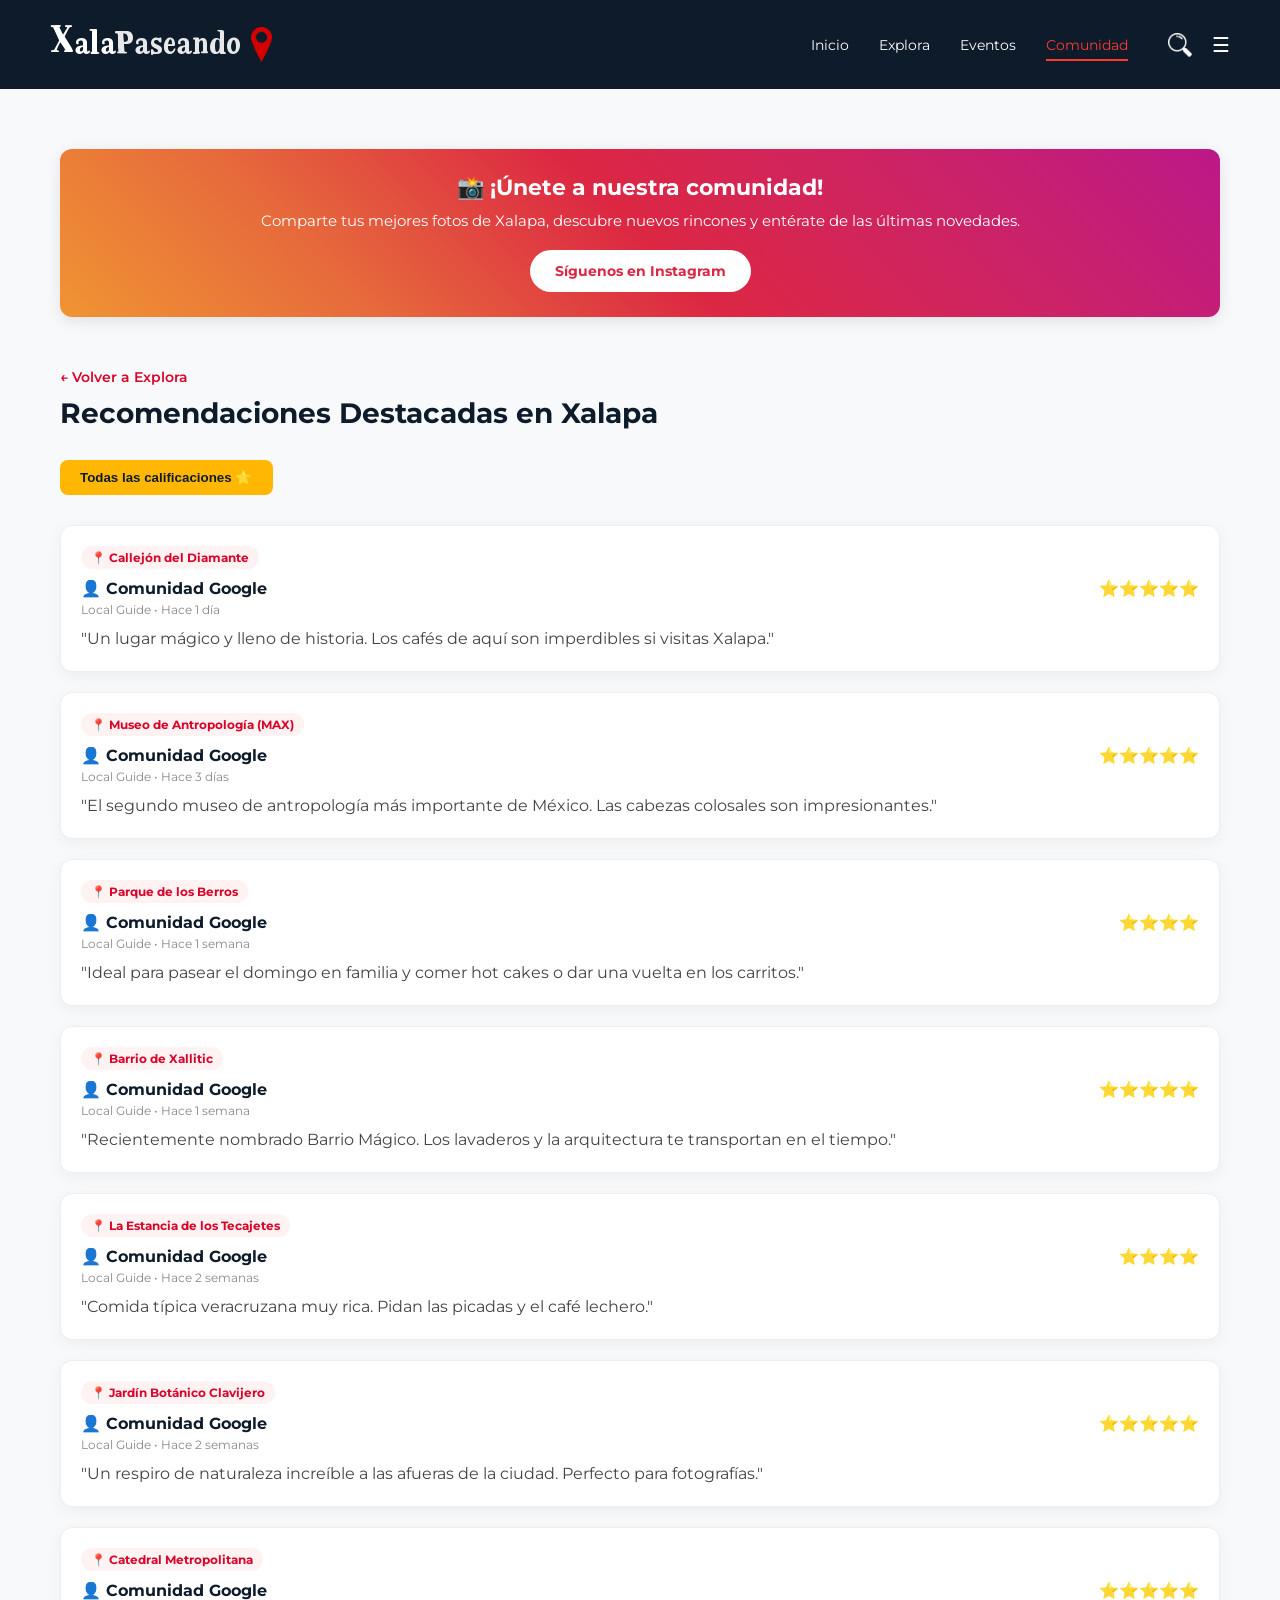
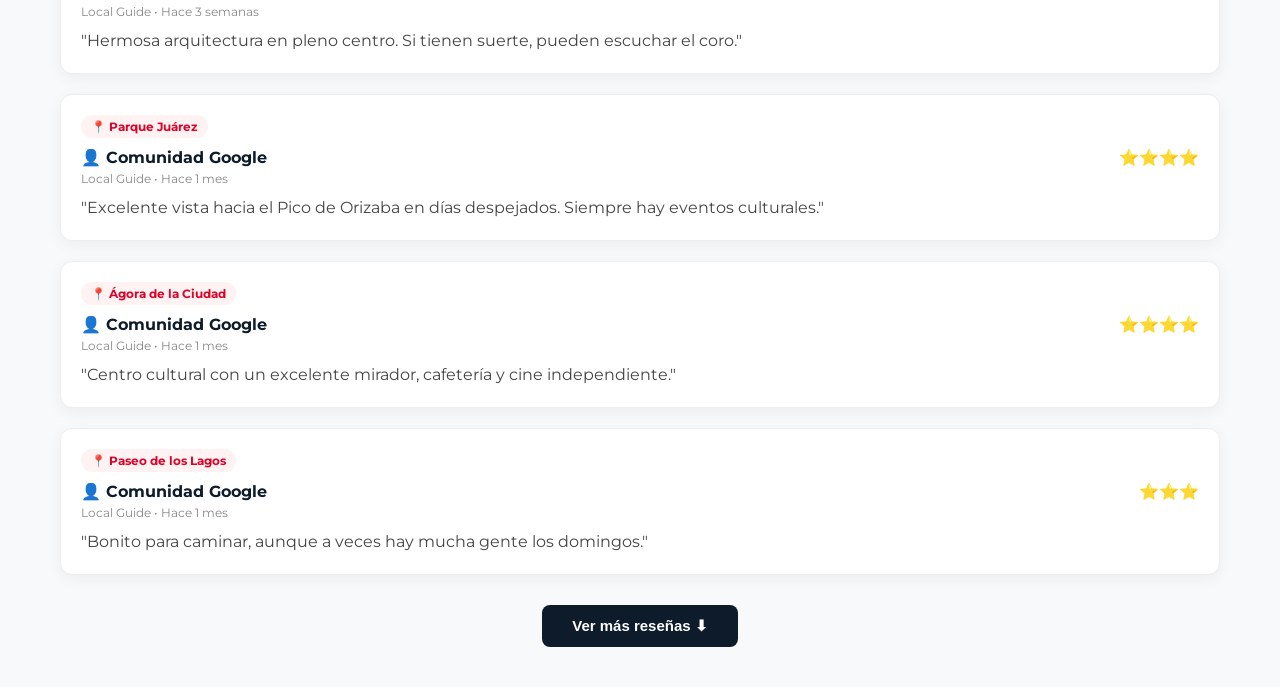
==== comunidad.html @ 0e0b260e "Add files via upload" ====
<!DOCTYPE html>
<html lang="es">
<head>
    <meta charset="UTF-8">
    <meta name="viewport" content="width=device-width, initial-scale=1.0">
    <title>Comunidad - XalaPaseando</title>
    <link rel="icon" type="image/png" href="Icons/Icono.png">
    <link rel="stylesheet" href="style.css">
    <link href="https://fonts.googleapis.com/css2?family=Montserrat:wght@400;600;700&family=Playfair+Display:ital,wght@0,700;1,700&display=swap" rel="stylesheet">
</head>
<body class="tema-claro">

    <!-- BARRA DE NAVEGACIÓN -->
    <nav class="navbar">
        <div class="logo">
            <span class="logo-text"><span class="logo-x">X</span>ala<span class="logo-paseando">Paseando</span></span>
            <img src="Icons/Icono_Ubi.png" alt="Logotipo" class="logo-img">
        </div>
        <ul class="nav-links">
            <li><a href="index.html">Inicio</a></li>
            <li><a href="explora.html">Explora</a></li>
            <li><a href="eventos.html">Eventos</a></li>
            <li><a href="comunidad.html" class="active">Comunidad</a></li>
        </ul>
        <div class="nav-icons">
           <img src="Icons/Icono_Lupa.png" alt="Buscar" class="icon-img">
            <span class="icon" style="color: white;">☰</span>
        </div>
    </nav>

    <main class="contenedor-explora">
        
        <!-- BANNER DE INSTAGRAM -->
        <div style="background: linear-gradient(45deg, #f09433 0%, #e6683c 25%, #dc2743 50%, #cc2366 75%, #bc1888 100%); border-radius: 12px; padding: 25px; text-align: center; color: white; margin-top: 20px; box-shadow: 0 4px 15px rgba(0,0,0,0.1);">
            <h3 style="margin-bottom: 10px; font-size: 22px;">📸 ¡Únete a nuestra comunidad!</h3>
            <p style="margin-bottom: 20px; font-size: 15px;">Comparte tus mejores fotos de Xalapa, descubre nuevos rincones y entérate de las últimas novedades.</p>
            <a href="" target="_blank" style="background: white; color: #dc2743; padding: 12px 25px; border-radius: 25px; text-decoration: none; font-weight: bold; font-size: 14px; display: inline-block; transition: 0.3s;">Síguenos en Instagram</a>
        </div>

        <!-- ENCABEZADO Y FILTRO -->
        <div class="encabezado-seccion mt-40" style="align-items: flex-start; flex-direction: column; gap: 15px;">
            <div>
                <a href="explora.html" style="text-decoration: none; color: #d90429; font-weight: 600; font-size: 14px;">← Volver a Explora</a>
                <h2 class="titulo-azul" id="nombre-lugar" style="margin-top: 10px;">Cargando...</h2>
                <div style="display: flex; align-items: center; gap: 10px; margin-top: 5px;">
                    <span id="estrellas-lugar" style="color: #ffb703; font-size: 20px;"></span>
                    <span id="calificacion-lugar" style="font-weight: 600; color: #555;"></span>
                </div>
            </div>
            
            <!-- FILTRO DE ESTRELLAS -->
            <select class="btn-presupuesto" style="background-color: #ffb703; color: #0d1b2a;" id="filtro-estrellas-comunidad" onchange="aplicarFiltro()">
                <option value="todas">Todas las calificaciones ⭐</option>
                <option value="5">5 Estrellas ⭐⭐⭐⭐⭐</option>
                <option value="4">4 Estrellas ⭐⭐⭐⭐</option>
                <option value="3">3 Estrellas ⭐⭐⭐</option>
                <option value="2">2 Estrellas ⭐⭐</option>
                <option value="1">1 Estrella ⭐</option>
            </select>
        </div>

        <!-- CONTENEDOR DE RESEÑAS -->
        <div id="contenedor-resenas" style="display: flex; flex-direction: column; gap: 20px; margin-top: 30px;">
            <!-- Las reseñas se inyectan aquí -->
        </div>

        <!-- BOTÓN DE CARGAR MÁS -->
        <div style="text-align: center; margin-top: 30px;">
            <button id="btn-cargar-mas" class="btn-asistir" style="display: none; width: auto; padding: 12px 30px;" onclick="cargarMasResenas()">Ver más reseñas ⬇</button>
        </div>

    </main>

    <!-- SCRIPT DE JAVASCRIPT -->
    <script>
       // 1. BASE DE DATOS DE RESEÑAS ESPECÍFICAS
        const bdComunidad = {
            'lulu-cafe': {
                nombre: 'Lulú Café',
                calificacion: '4.5',
                estrellasTxt: '⭐⭐⭐⭐',
                resenas: [
                    { autor: 'Aime Grisel Ramos', estrellas: 4, texto: 'El café es delicioso.<br>El emparedado de pollo al pesto es rico.<br>La cafetería ofrece opciones únicas en su menú de alimentos, pero podría ser un poco más sencillo para algunos.<br>En cuanto al costo, puede ser alto para algunos.<br>El ambiente es tranquilo. El local también cuenta con sus reglas de funcionamiento.<br>El café lo vale.', fecha: 'Hace 8 meses' },
                    { autor: 'Karenka Nátoly', estrellas: 3, texto: 'La verdad me recomendaron venir a esta cafetería pero sinceramente me arrepiento, el servicio está ok, pero como solo era yo no puedo decir que tanto tardan cuando hay gente, me sorprende que las promociones son muy pequeñas para el precio, pedí un pastel de chocolate y un frappé, al pastel le agregaron un crema que sabía mucho a refrigerada, el frappé no tenían ni un chiste, solo era el hielo molido con el café, si quería crema batida eran otros 15 pesos (?) sinceramente no recomiendo para nada, no tienen variedad de postres siendo una cafetería que normalmente son los fuertes, el precio por las porciones deja mucho que desear, realmente me arrepiento de haber perdido mi dinero en algo que ni disfruté.', fecha: 'Hace 3 meses' },
                    { autor: 'Anel Morales', estrellas: 5, texto: 'Verdaderamente el café es delicioso, y la comida lo es mejor, me pedí un Lulú Madame (platillo de la casa), la salsa bechamel con que lo bañan, realmente es una delicia. Por otro lado, de tomar pedí la especialidad de temporada, una bebida de nombre "Valentín", expreso preparado con cremas y frutos rojos. De verdad que el ambiente es de lo más agradable y atento.', fecha: 'Hace 7 meses' },
                    { autor: 'Christian Camacho', estrellas: 5, texto: 'Me encantó Lulú Café, es tan tranquilo y acogedor. Pedí chilaquiles con salsa de frijol con pollo y un chai latte de té negro. Ambos estuvieron deliciosos. La porción de los chilaquiles fue suficiente,el chai estaba bien equilibrado y se sentía natural, se nota la presencia de las distintas especias. Toda la carta me pareció bastante asequible.', fecha: 'Hace 11 meses' },
                    { autor: 'paulina rojano', estrellas: 5, texto: 'Ame con toda el alma el baguette de serrano! Es muy bueno los sabores se combinan perfecto. La música es relajante pero buena, la bebida que pedí tambien estaba perfecta. Vale la pena cada peso gastado.', fecha: 'Hace 9 meses' },
                    { autor: 'Surimi', estrellas: 5, texto: 'Quedé muy satisfecha respecto al servicio y la calidad de los productos. Me llevó una buena experiencia con la amabilidad y disposición del barista. :)', fecha: 'Hace 7 meses' },
                    { autor: 'María G.', estrellas: 5, texto: 'El mejor café de especialidad en Xalapa. El ambiente es súper tranquilo.', fecha: 'Hace 1 año' },
                    { autor: 'Jorge M.', estrellas: 5, texto: 'Muy buenos métodos de extracción. Recomiendo el V60.', fecha: 'Hace 1 año' },
                    { autor: 'Diana P.', estrellas: 4, texto: 'Bonito lugar, buen internet para ir a trabajar un rato.', fecha: 'Hace 1 año' },
                    { autor: 'Luis F.', estrellas: 4, texto: 'El café es bueno, un lugar muy estético.', fecha: 'Hace 1 año' },
                    { autor: 'Pedro H.', estrellas: 5, texto: 'Lugar obligado si visitas el centro de Xalapa.', fecha: 'Hace 1 año' },
                    { autor: 'Valeria C.', estrellas: 4, texto: 'Muy rico todo.', fecha: 'Hace 1 año' }
                ]
            },
            
            'tecajetes': {
                nombre: 'La Estancia de los Tecajetes',
                calificacion: '4.4',
                estrellasTxt: '⭐⭐⭐⭐',
                resenas: [
                    { autor: 'Sac Hergali', estrellas: 3, texto: 'Vine de visita a Xalapa y me recomendaron este lugar por ser un clásico xalapeño y por lo que pude ver, seguramente lo es por lo bonito del lugar.<br><br>Nuestros platillos estuvieron insípidos. La porción de los huevos con enfrijoladas es muy pequeña, los chilaquiles de la casa todo lo contrario, aunque la salsa estaba sin condimentar. El café no estaba tan mal, tenía buen sabor, aunque para la zona que tengo entendido es muy cafetera pues... no destacaba tanto.<br><br>El servicio fue muy bueno. El chico que nos atendió fue muy amable y atento. El lugar es agradable y cómodo.', fecha: 'Hace 3 meses' },
                    { autor: 'Danny T', estrellas: 5, texto: 'Beautiful setting within the trees. Great service and food. The prices were also reasonable. You can go to a walk next door once you’re done. I ordered the papaya with yougurt and the omelette Niebla.', fecha: 'Hace un mes' },
                    { autor: 'Victor Garcia Kassab', estrellas: 5, texto: 'Muy recomendable.<br><br>De mis lugares favoritos para desayunar. Un lugar cercano al centro de la ciudad, por la colindancia al parque los Tecajetes, te desconectas de la urbe.<br><br>El sabor de la comida es deliciosa, mi favorito para el desayuno “Ropa vieja ”.<br><br>En domingo el lugar es concurrido, música en vivo. Aunque el estacionamiento es reducido cuenta con valet parking.', fecha: 'Hace 4 meses' },
                    { autor: 'Gonzalo T', estrellas: 5, texto: 'Es una gran experiencia, sobre todo después de caminar por el parque.<br><br>Toda la comida está súper rica, nos recibieron con una salsa que hicieron en molcajete al momento, estaba deliciosa. Las tortillas hechas a mano son fantásticas, la salsa de chile seco y de habanero también muy ricas.<br><br>Los platillos son bien servidos, porciones suficientes y todo preparado súper fresco y con alta gastronomía.<br><br>La atención es fenomenal, todos los meseros super atentos, el lugar es muy bonito y está bien cuidado.', fecha: 'Hace un año' },
                    { autor: 'Víctor Artigas Guiot', estrellas: 1, texto: 'Lugar limpio, buen ambiente; una vez que te asignan la mesa, te dan la carta y tienes que esperar algo de tiempo para hacer tu pedido, mientras tanto, ordenas un café y pan, o jugo pues esperas demasiado por tu orden, y se comprende porque el lugar está lleno.<br>Ya ha pasado cerca de media hora para que te lleven tu orden; y aquí viene lo decepcionante, se pidieron órdenes de enmoladas con pollo, y al revisarlas al estarlas comiendo, solo le ponen unas hebritas de pollo desmenuzado. Se llamó a la persona que atiende para pedirle una explicación, se las llevan para poner un poco más, explicando que ese producto "se raciona".<br>Se pidieron "huevos motuleños" los cuales los sirven sobre tostadas horneadas muy gruesas que se ocupan para tinga o pata de res y cuando se humedecen con la salsa son imposibles de cortar a cuchillo cuando lo correcto es freír las tortillas hasta dorarlas un poco.<br>Al salir del local pude observar a otro comensal lidiando con lo mismo.<br>DECEPCIÓN TOTAL.', fecha: 'Hace 4 meses' },
                    { autor: 'Lucía F.', estrellas: 5, texto: 'Tienen un sazón muy casero. La salsa de chicharrón es increíble.', fecha: 'Hace 5 meses' },
                    { autor: 'Mario T.', estrellas: 4, texto: 'Un clásico de Xalapa, nunca decepciona.', fecha: 'Hace 6 meses' },
                    { autor: 'Elena R.', estrellas: 5, texto: 'Perfecto para llevar a visitas de fuera a que prueben la comida típica.', fecha: 'Hace 7 meses' },
                    { autor: 'Hugo P.', estrellas: 3, texto: 'La comida es buena pero el lugar ya se siente un poco viejo.', fecha: 'Hace 8 meses' },
                    { autor: 'Teresa C.', estrellas: 5, texto: 'La terraza techada es súper agradable para platicar sin ruido.', fecha: 'Hace 9 meses' },
                    { autor: 'Luis N.', estrellas: 4, texto: 'Me gusta mucho ir los fines de semana a desayunar.', fecha: 'Hace 10 meses' },
                    { autor: 'Carmen S.', estrellas: 5, texto: 'Muy rico todo, felicidades al chef.', fecha: 'Hace 1 año' }
                ]
            }
        };

        // 2. BASE DE DATOS GENERAL (Comunidad de Google Local Guides)
        const resenasGenerales = [
            { lugar: 'Callejón del Diamante', autor: 'Comunidad Google', estrellas: 5, texto: 'Un lugar mágico y lleno de historia. Los cafés de aquí son imperdibles si visitas Xalapa.', fecha: 'Local Guide • Hace 1 día' },
            { lugar: 'Museo de Antropología (MAX)', autor: 'Comunidad Google', estrellas: 5, texto: 'El segundo museo de antropología más importante de México. Las cabezas colosales son impresionantes.', fecha: 'Local Guide • Hace 3 días' },
            { lugar: 'Parque de los Berros', autor: 'Comunidad Google', estrellas: 4, texto: 'Ideal para pasear el domingo en familia y comer hot cakes o dar una vuelta en los carritos.', fecha: 'Local Guide • Hace 1 semana' },
            { lugar: 'Barrio de Xallitic', autor: 'Comunidad Google', estrellas: 5, texto: 'Recientemente nombrado Barrio Mágico. Los lavaderos y la arquitectura te transportan en el tiempo.', fecha: 'Local Guide • Hace 1 semana' },
            { lugar: 'La Estancia de los Tecajetes', autor: 'Comunidad Google', estrellas: 4, texto: 'Comida típica veracruzana muy rica. Pidan las picadas y el café lechero.', fecha: 'Local Guide • Hace 2 semanas' },
            { lugar: 'Jardín Botánico Clavijero', autor: 'Comunidad Google', estrellas: 5, texto: 'Un respiro de naturaleza increíble a las afueras de la ciudad. Perfecto para fotografías.', fecha: 'Local Guide • Hace 2 semanas' },
            { lugar: 'Catedral Metropolitana', autor: 'Comunidad Google', estrellas: 5, texto: 'Hermosa arquitectura en pleno centro. Si tienen suerte, pueden escuchar el coro.', fecha: 'Local Guide • Hace 3 semanas' },
            { lugar: 'Parque Juárez', autor: 'Comunidad Google', estrellas: 4, texto: 'Excelente vista hacia el Pico de Orizaba en días despejados. Siempre hay eventos culturales.', fecha: 'Local Guide • Hace 1 mes' },
            { lugar: 'Ágora de la Ciudad', autor: 'Comunidad Google', estrellas: 4, texto: 'Centro cultural con un excelente mirador, cafetería y cine independiente.', fecha: 'Local Guide • Hace 1 mes' },
            { lugar: 'Paseo de los Lagos', autor: 'Comunidad Google', estrellas: 3, texto: 'Bonito para caminar, aunque a veces hay mucha gente los domingos.', fecha: 'Local Guide • Hace 1 mes' },
            { lugar: 'Mercado San José', autor: 'Comunidad Google', estrellas: 5, texto: 'Aquí encuentras los mejores tamales y antojitos tradicionales a súper buen precio.', fecha: 'Local Guide • Hace 2 meses' },
            { lugar: 'Cueva de la Orquídea', autor: 'Comunidad Google', estrellas: 4, texto: 'Una curiosidad geológica justo en medio de la ciudad. El recorrido es corto pero interesante.', fecha: 'Local Guide • Hace 2 meses' }
        ];

        // 3. VARIABLES DE CONTROL
        let resenasFiltradas = [];
        let indiceActual = 0;
        let modoGeneral = false; 
        const RESENAS_POR_PAGINA = 10;

        // 4. INICIALIZAR LA PÁGINA
        function iniciarPagina() {
            const parametros = new URLSearchParams(window.location.search);
            const idLugar = parametros.get('lugar');

            if (idLugar && bdComunidad[idLugar]) {
                modoGeneral = false;
                const infoLugar = bdComunidad[idLugar];
                document.getElementById('nombre-lugar').innerText = 'Reseñas de ' + infoLugar.nombre;
                document.getElementById('calificacion-lugar').innerText = infoLugar.calificacion;
                document.getElementById('estrellas-lugar').innerText = infoLugar.estrellasTxt;
                resenasFiltradas = infoLugar.resenas;
            } else {
                modoGeneral = true;
                document.getElementById('nombre-lugar').innerText = 'Recomendaciones Destacadas en Xalapa';
                document.getElementById('calificacion-lugar').innerText = '';
                document.getElementById('estrellas-lugar').innerText = '';
                resenasFiltradas = resenasGenerales;
            }
            renderizarResenas(true);
        }

        // 5. APLICAR FILTRO DE ESTRELLAS
        function aplicarFiltro() {
            const parametros = new URLSearchParams(window.location.search);
            const idLugar = parametros.get('lugar');
            const filtro = document.getElementById('filtro-estrellas-comunidad').value;
            
            let baseDatos = (idLugar && bdComunidad[idLugar]) ? bdComunidad[idLugar].resenas : resenasGenerales;

            if (filtro === 'todas') {
                resenasFiltradas = baseDatos;
            } else {
                resenasFiltradas = baseDatos.filter(r => r.estrellas === parseInt(filtro));
            }

            renderizarResenas(true);
        }

        // 6. DIBUJAR RESEÑAS EN PANTALLA
        function renderizarResenas(reiniciar = false) {
            const contenedor = document.getElementById('contenedor-resenas');
            const btnCargarMas = document.getElementById('btn-cargar-mas');

            if (reiniciar) {
                contenedor.innerHTML = '';
                indiceActual = 0;
            }

            if (resenasFiltradas.length === 0) {
                contenedor.innerHTML = '<p style="color: #666;">No hay reseñas con esta calificación.</p>';
                btnCargarMas.style.display = 'none';
                return;
            }

            const limite = Math.min(indiceActual + RESENAS_POR_PAGINA, resenasFiltradas.length);
            
            for (let i = indiceActual; i < limite; i++) {
                const res = resenasFiltradas[i];
                let estrellasTxt = '⭐'.repeat(res.estrellas);
                
                let tagLugar = modoGeneral ? `<span style="display: inline-block; background-color: #fef2f2; color: #d90429; padding: 4px 10px; border-radius: 12px; font-size: 12px; font-weight: bold; margin-bottom: 10px;">📍 ${res.lugar}</span>` : '';

                const html = `
                <div style="background: white; padding: 20px; border-radius: 12px; box-shadow: 0 4px 15px rgba(0,0,0,0.05); border: 1px solid #eee;">
                    ${tagLugar}
                    <div style="display: flex; justify-content: space-between; align-items: flex-start; margin-bottom: 10px;">
                        <div>
                            <strong style="color: #0d1b2a; font-size: 16px;">👤 ${res.autor}</strong>
                            <span style="display: block; font-size: 12px; color: #888; margin-top: 4px;">${res.fecha}</span>
                        </div>
                        <span style="color: #ffb703;">${estrellasTxt}</span>
                    </div>
                    <p style="color: #444; line-height: 1.5; margin: 0;">"${res.texto}"</p>
                </div>`;
                contenedor.innerHTML += html;
            }

            indiceActual = limite;

            if (indiceActual >= resenasFiltradas.length) {
                btnCargarMas.style.display = 'none';
            } else {
                btnCargarMas.style.display = 'inline-block';
            }
        }

        // 7. FUNCIÓN PARA EL BOTÓN "VER MÁS"
        function cargarMasResenas() {
            renderizarResenas(false);
        }

        window.onload = iniciarPagina;
    </script>
</body>
</html>
---- style.css ----
@font-face {
    font-family: 'LT Gutbust';
    
    src: url('Fonts/LTGutbust-Bold-v3.ttf') format('truetype'); 
    font-weight: normal;
    font-style: normal;
}
* {
    margin: 0;
    padding: 0;
    box-sizing: border-box;
}

body {
    font-family: 'Montserrat', sans-serif;
    background-color: #0d1b2a; 
    color: white;
    overflow-x: hidden; 
}


.navbar {
    position: absolute;
    top: 0;
    width: 100%;
    display: flex;
    justify-content: space-between;
    align-items: center;
    padding: 20px 50px;
    z-index: 10;
}

.logo {
    font-family: 'LT Gutbust', sans-serif; 
    font-size: 32px; 
    display: flex;
    align-items: center;
    gap: 10px;
    margin-right: auto;
}
.logo-x {
    font-size: 40px; 
}


.logo-paseando {
    color: #e8e8e8; 
}

.logo-img {
    height: 35px; 
    width: auto;  
    object-fit: contain;
}

.logo-pin {
    color: #ff3b30; 
    font-size: 24px;
}

.nav-links {
    list-style: none;
    display: flex;
    gap: 30px;
    
}

.nav-links a {
    text-decoration: none;
    color: white;
    font-size: 14px;
    transition: color 0.3s;
}

.nav-links a:hover, .nav-links a.active {
    color: #ff3b30;
    border-bottom: 2px solid #ff3b30;
    padding-bottom: 5px;
}

.nav-icons {
    display: flex;
    gap: 20px;
    font-size: 20px;
    cursor: pointer;
    margin-left: 40px;
}
.icon-img {
    height: 24px; 
    width: auto;
    cursor: pointer;
    transition: transform 0.2s; 
}


.icon-img:hover {
    transform: scale(1.1); 
}

.hero {
    position: relative;
    height: 100vh; 
    display: flex;
    flex-direction: column;
    justify-content: center;
    padding-left: 10%;
    
    
    background: url('https://www.lugaresturisticosenmexico.com/en/xalapa-veracruz/') center/cover no-repeat;
}

.overlay {
    position: absolute;
    top: 0;
    left: 0;
    width: 100%;
    height: 100%;
    
    background: linear-gradient(to right, rgba(13, 27, 42, 0.95) 0%, rgba(13, 27, 42, 0.3) 100%);
    z-index: 1;
}

.hero-content {
    position: relative;
    z-index: 2;
    max-width: 600px;
    margin-bottom: 50px;
}

.title-main {
    font-size: 80px;
    font-weight: 700;
    line-height: 1;
}

.title-cursive {
    font-family: 'Outfit', sans-serif;
    font-weight: 400; 
    font-size: 50px; 
    line-height: 1.2;
    color: #f8f9fa;
}


.hero {
    position: relative;
    height: 100vh; 
    display: flex;
    flex-direction: column;
    justify-content: center;
    padding-left: 10%;
    
    
    
    background: url('Icons/fondo1.jpg') center/cover no-repeat;
}


.animate-fade-up {
    opacity: 0;
    transform: translateY(30px);
    animation: fadeUp 1s forwards ease-out;
}


.delay-1 { animation-delay: 0.3s; }
.delay-2 { animation-delay: 0.6s; }

@keyframes fadeUp {
    to {
        opacity: 1;
        transform: translateY(0);
    }
}


.scrolling-wrapper {
    position: absolute;
    bottom: 40px; 
    left: 0;
    width: 100%;
    overflow: hidden; 
    z-index: 2;
}

.scrolling-cards {
    display: flex;
    gap: 20px;
    width: max-content;
    
    animation: scroll-left 20s linear infinite;
}


.scrolling-wrapper:hover .scrolling-cards {
    animation-play-state: paused;
}


.card {
    background: rgba(255, 255, 255, 0.1); 
    backdrop-filter: blur(10px); 
    border: 1px solid rgba(255, 255, 255, 0.2);
    padding: 20px 30px;
    border-radius: 15px;
    min-width: 250px;
    color: white;
    cursor: pointer;
    transition: transform 0.3s;
}

.card:hover {
    transform: translateY(-5px); 
    background: rgba(255, 255, 255, 0.2);
}

.card h3 {
    font-size: 18px;
    margin-bottom: 5px;
}

.card p {
    font-size: 14px;
    color: #ccc;
}

@keyframes scroll-left {
    0% { transform: translateX(0); }
    100% { transform: translateX(calc(-50% - 10px)); }
}



.tema-claro {
    background-color: #f8f9fa; 
    color: #1a1a1a;
}
.tema-claro .navbar {
    position: relative; 
    background-color: #0d1b2a; 
}
.tema-claro .logo, .tema-claro .icon-img, .tema-claro .icon {
    color: white; 
}

.contenedor-explora {
    max-width: 1200px;
    margin: 0 auto;
    padding: 40px 20px;
}
.encabezado-seccion {
    display: flex;
    justify-content: space-between;
    align-items: center;
    margin-bottom: 20px;
}
.encabezado-seccion h2 {
    color: #0d1b2a;
    font-size: 28px;
}
.ver-todas {
    color: #0d1b2a;
    text-decoration: none;
    font-weight: 600;
}
.mt-40 { margin-top: 50px; }


.btn-presupuesto {
    background-color: #d90429;
    color: white;
    border: none;
    padding: 10px 20px;
    border-radius: 8px;
    font-weight: 600;
    cursor: pointer;
    margin-top: 10px;
}


.categorias-bar {
    background-color: #0d1b2a;
    border-radius: 12px;
    padding: 20px;
    display: flex;
    justify-content: space-around; 
    margin-bottom: 40px;
}
.cat-item {
    display: flex;
    flex-direction: column;
    align-items: center;
    color: white;
    font-size: 13px;
    gap: 10px;
    cursor: pointer;
}
.cat-icon {
    width: 60px;
    height: 60px;
    border: 1.5px solid #d90429;
    border-radius: 50%;
    display: flex;
    justify-content: center;
    align-items: center;
    font-size: 24px;
}

.cat-icon {
    width: 60px;
    height: 60px;
    border: 1.5px solid #d90429;
    border-radius: 50%;
    display: flex;
    justify-content: center;
    align-items: center;
    overflow: hidden; 
    transition: 0.3s;
}


.cat-icon img {
    width: 65%; 
    height: 65%;
    object-fit: contain;
    
    filter: brightness(0) invert(1); 
    transition: 0.3s;
}


.cat-item:hover .cat-icon {
    background-color: #d90429;
}


.grid-tarjetas {
    display: grid;
    grid-template-columns: repeat(auto-fit, minmax(250px, 1fr));
    gap: 20px;
}
.tarjeta {
    background: white;
    border-radius: 12px;
    overflow: hidden;
    box-shadow: 0 4px 15px rgba(0,0,0,0.05);
}
.tarjeta img {
    width: 100%;
    height: 180px;
    object-fit: cover;
}
.tarjeta-cuerpo {
    padding: 20px;
}
.etiqueta {
    font-size: 11px;
    padding: 4px 10px;
    border-radius: 12px;
    color: white;
}
.etiqueta.roja { background-color: #d90429; }
.etiqueta.oscura { background-color: #2b2b2b; }



.evento-portada {
    position: relative;
    height: 50vh; 
    background-position: center;
    background-size: cover;
    display: flex;
    align-items: flex-end; 
    padding: 40px 10%;
}
.evento-overlay {
    position: absolute;
    top: 0; left: 0; width: 100%; height: 100%;
    background: linear-gradient(to top, rgba(13,27,42,0.95) 0%, rgba(13,27,42,0.1) 100%);
}
.evento-titulo-contenedor {
    position: relative;
    z-index: 2;
    color: white;
}
.evento-titulo-contenedor h1 {
    font-size: 45px;
    margin: 15px 0;
    font-family: 'Playfair Display', serif;
}


.evento-contenido {
    max-width: 1100px;
    margin: 40px auto;
    padding: 0 20px;
    display: grid;
    grid-template-columns: 2fr 1fr; 
    gap: 40px;
}
.evento-info h2 { color: #0d1b2a; margin-bottom: 20px; }
.evento-info h3 { color: #0d1b2a; margin-top: 30px; margin-bottom: 10px; }
.evento-info p { color: #555; line-height: 1.7; font-size: 15px; }


.evento-tarjeta {
    background: white;
    border-radius: 12px;
    padding: 25px;
    box-shadow: 0 5px 20px rgba(0,0,0,0.06);
    border: 1px solid #eee;
    height: fit-content;
}
.tarjeta-dato {
    display: flex;
    gap: 15px;
    margin-bottom: 25px;
}
.tarjeta-dato span { font-size: 24px; }
.tarjeta-dato strong {
    color: #0d1b2a;
    font-size: 15px;
    display: block;
    margin-bottom: 4px;
}
.tarjeta-dato p { font-size: 13px; color: #666; margin: 0; line-height: 1.4; }


.countdown {
    background-color: #fef2f2;
    color: #d90429;
    padding: 12px;
    border-radius: 8px;
    justify-content: center;
    align-items: center;
}
.countdown strong { color: #d90429; margin: 0; font-size: 16px; }

.enlace-mapa { color: #d90429; font-weight: 600; font-size: 12px; text-decoration: none; display: inline-block; margin-top: 5px; }

.btn-asistir {
    width: 100%;
    background-color: #0d1b2a;
    color: white;
    border: none;
    padding: 15px;
    border-radius: 8px;
    font-weight: 600;
    font-size: 15px;
    cursor: pointer;
    transition: 0.3s;
}
.btn-asistir:hover { background-color: #1a365d; }


@media (max-width: 768px) {
    
    .evento-contenido {
        grid-template-columns: 1fr; 
    }
    .evento-portada {
        height: 35vh; 
    }
    .evento-titulo-contenedor h1 {
        font-size: 32px;
    }
    
    .navbar {
        padding: 15px 20px; 
    }
    
    .logo {
        font-size: 24px; 
    }
    
    .logo-x {
        font-size: 32px; 
    }
    
    .logo-img {
        height: 25px; 
    }

    .nav-links {
        display: none; 
    }

    
    .nav-icons {
        margin-left: 0; 
        gap: 15px; 
    }

    
    .hero {
        padding-left: 20px;
        padding-right: 20px;
        align-items: center; 
        text-align: center;  
        
        
        height: auto; 
        min-height: 100vh; 
        justify-content: center;
        padding-top: 80px; 
        padding-bottom: 100px; 
    }

    
    .hero-content {
        margin-bottom: 0; 
    }

    .title-main {
        font-size: 45px; 
    }

    .title-cursive {
        font-size: 30px; 
    }

    .hero-content p {
        font-size: 15px; 
        margin-top: 15px;
    }
    
    
    .scrolling-wrapper {
        bottom: 20px;
    }
}

select.btn-presupuesto {
    appearance: none;
    -webkit-appearance: none;
    outline: none;
}
select.btn-presupuesto option {
    background-color: #0d1b2a; 
    color: white;
}

/* =========================================
   ESTILOS DE LA VENTANA EMERGENTE (MODAL)
   ========================================= */
.modal-oculto {
    display: none; /* Oculto por defecto */
    position: fixed;
    top: 0; left: 0;
    width: 100%; height: 100%;
    background-color: rgba(13, 27, 42, 0.8); /* Fondo oscuro semitransparente */
    z-index: 1000;
    justify-content: center;
    align-items: center;
    backdrop-filter: blur(5px);
}

.modal-contenido {
    background-color: white;
    width: 90%;
    max-width: 500px;
    border-radius: 15px;
    padding: 30px;
    position: relative;
    max-height: 90vh; /* Para que no se salga de la pantalla en celulares */
    overflow-y: auto; /* Permite hacer scroll adentro si hay muchos comentarios */
    box-shadow: 0 10px 30px rgba(0,0,0,0.2);
}

.cerrar-modal {
    position: absolute;
    top: 20px; right: 20px;
    font-size: 20px;
    font-weight: bold;
    color: #888;
    cursor: pointer;
    transition: 0.2s;
}

.cerrar-modal:hover {
    color: #d90429;
}
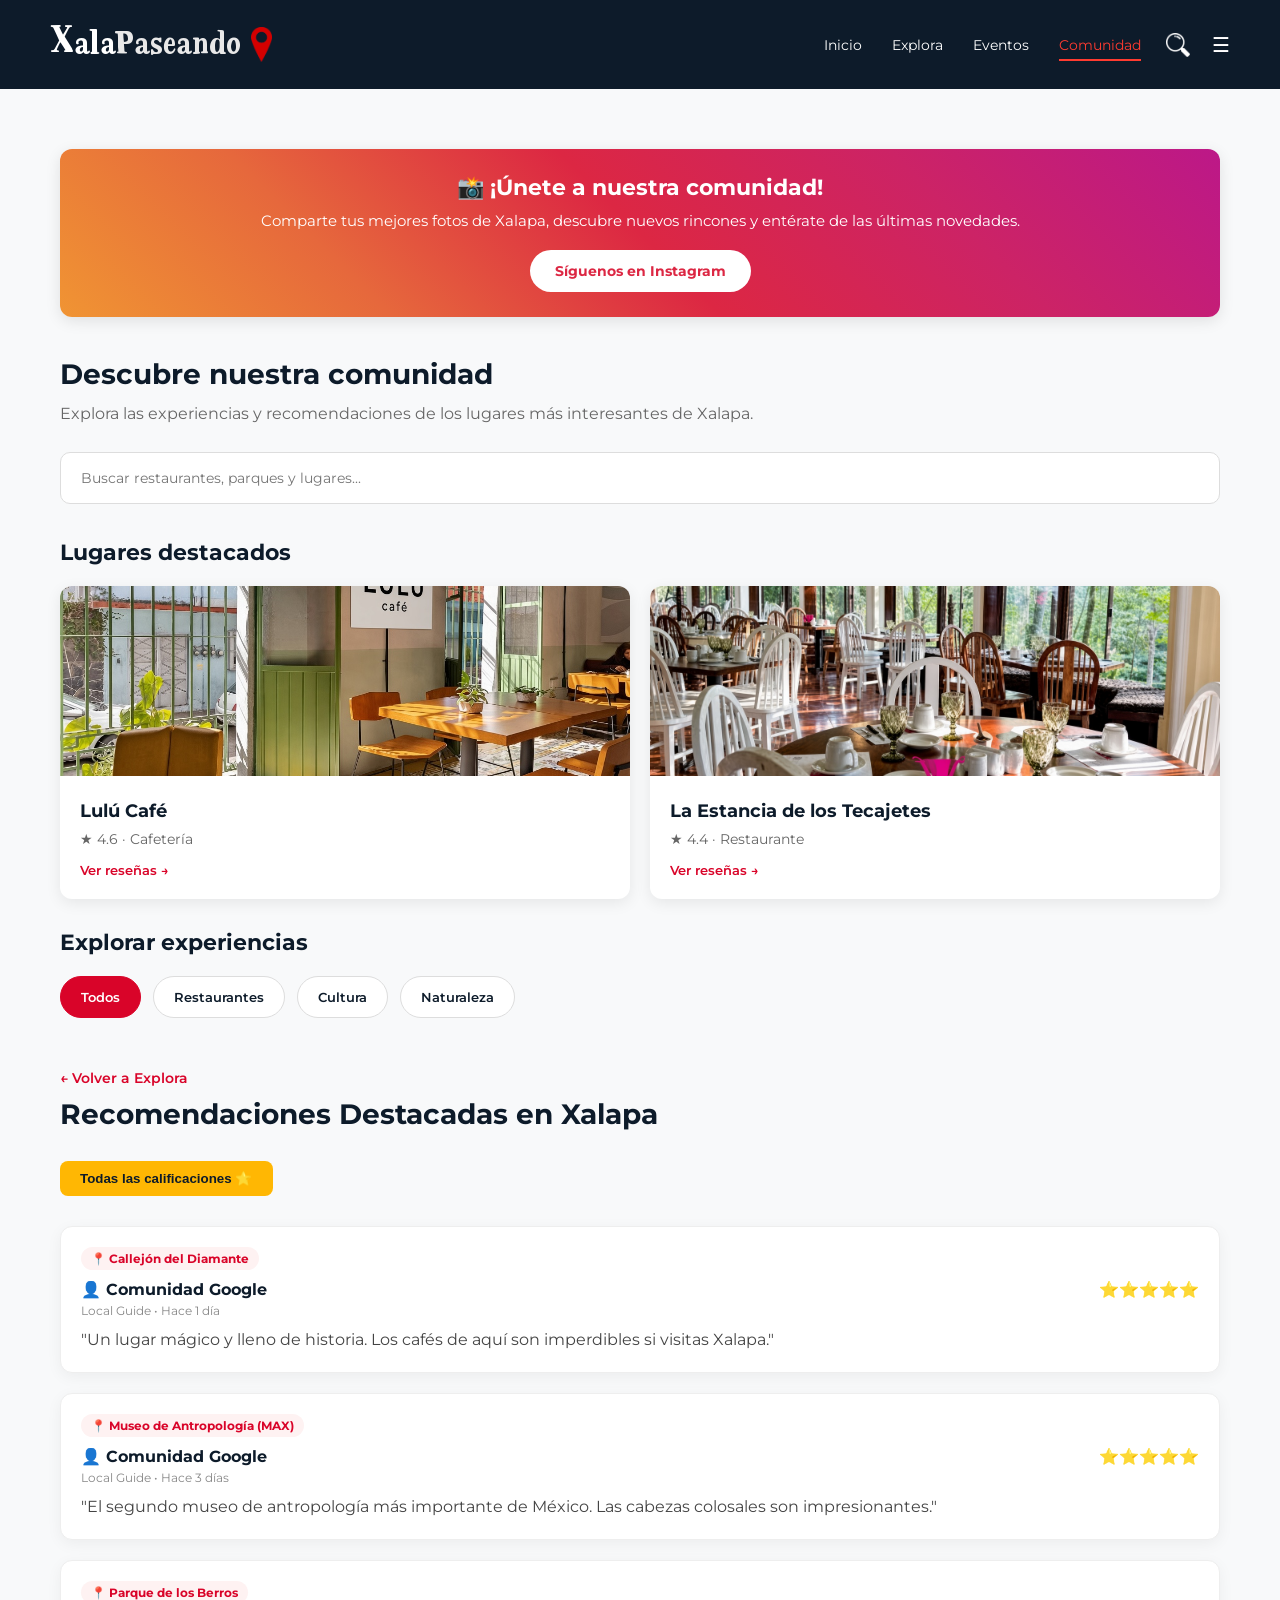
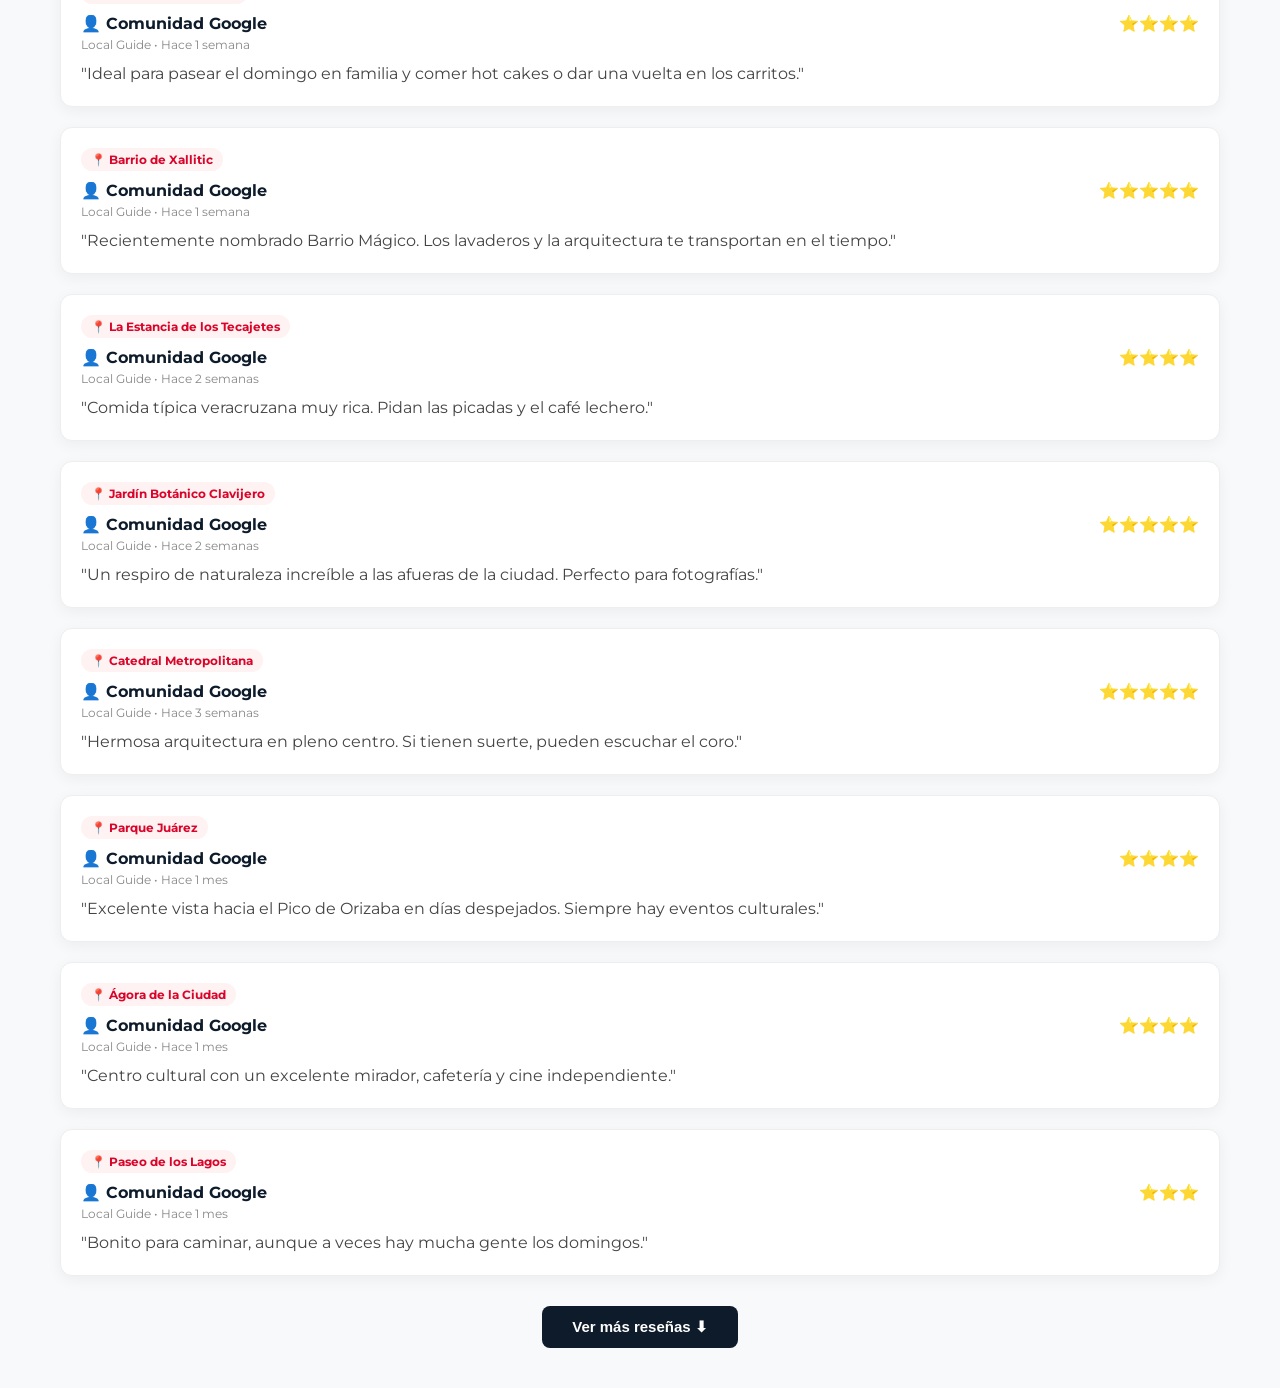
==== commit 1ca9904c: "Add files via upload" ====
--- a/comunidad.html
+++ b/comunidad.html
@@ -8,6 +8,7 @@
     <link rel="stylesheet" href="style.css">
     <link href="https://fonts.googleapis.com/css2?family=Montserrat:wght@400;600;700&family=Playfair+Display:ital,wght@0,700;1,700&display=swap" rel="stylesheet">
 </head>
+<script src="navegacion.js"></script>
 <body class="tema-claro">
 
     <!-- BARRA DE NAVEGACIÓN -->
@@ -36,6 +37,93 @@
             <p style="margin-bottom: 20px; font-size: 15px;">Comparte tus mejores fotos de Xalapa, descubre nuevos rincones y entérate de las últimas novedades.</p>
             <a href="" target="_blank" style="background: white; color: #dc2743; padding: 12px 25px; border-radius: 25px; text-decoration: none; font-weight: bold; font-size: 14px; display: inline-block; transition: 0.3s;">Síguenos en Instagram</a>
         </div>
+        <!-- INICIO DE COMUNIDAD -->
+<section id="inicio-comunidad" class="inicio-comunidad">
+
+    <h2>Descubre nuestra comunidad</h2>
+    <p>
+        Explora las experiencias y recomendaciones
+        de los lugares más interesantes de Xalapa.
+    </p>
+
+    <!-- BUSCADOR -->
+    <div class="buscador-comunidad">
+        <input
+            type="search"
+            id="buscar-comunidad"
+            placeholder="Buscar restaurantes, parques y lugares..."
+            oninput="buscarEnComunidad()"
+        >
+
+        <div id="resultados-busqueda"></div>
+    </div>
+
+    <!-- LUGARES DESTACADOS -->
+    <h3 class="subtitulo-comunidad">Lugares destacados</h3>
+
+    <div class="destacados-comunidad">
+
+        <a href="comunidad.html?lugar=lulu-cafe"
+           class="tarjeta-destacada">
+
+            <img src="Fonts/lulucafe1.jpg" alt="Lulú Café">
+
+            <div class="info-destacada">
+                <h4>Lulú Café</h4>
+                <p>★ 4.6 · Cafetería</p>
+                <span>Ver reseñas →</span>
+            </div>
+
+        </a>
+
+        <a href="comunidad.html?lugar=tecajetes"
+           class="tarjeta-destacada">
+
+            <img src="Fonts/estanciateca1.jpg"
+                 alt="La Estancia de los Tecajetes">
+
+            <div class="info-destacada">
+                <h4>La Estancia de los Tecajetes</h4>
+                <p>★ 4.4 · Restaurante</p>
+                <span>Ver reseñas →</span>
+            </div>
+
+        </a>
+
+    </div>
+
+    <!-- FILTROS DE CATEGORÍA -->
+    <h3 class="subtitulo-comunidad">Explorar experiencias</h3>
+
+    <div class="filtros-comunidad">
+
+        <button class="filtro-comunidad activo"
+                data-categoria="todos"
+                onclick="filtrarCategoria('todos')">
+            Todos
+        </button>
+
+        <button class="filtro-comunidad"
+                data-categoria="restaurantes"
+                onclick="filtrarCategoria('restaurantes')">
+            Restaurantes
+        </button>
+
+        <button class="filtro-comunidad"
+                data-categoria="cultura"
+                onclick="filtrarCategoria('cultura')">
+            Cultura
+        </button>
+
+        <button class="filtro-comunidad"
+                data-categoria="naturaleza"
+                onclick="filtrarCategoria('naturaleza')">
+            Naturaleza
+        </button>
+
+    </div>
+
+</section>
 
         <!-- ENCABEZADO Y FILTRO -->
         <div class="encabezado-seccion mt-40" style="align-items: flex-start; flex-direction: column; gap: 15px;">
@@ -77,7 +165,7 @@
         const bdComunidad = {
             'lulu-cafe': {
                 nombre: 'Lulú Café',
-                calificacion: '4.5',
+                calificacion: '4.6',
                 estrellasTxt: '⭐⭐⭐⭐',
                 resenas: [
                     { autor: 'Aime Grisel Ramos', estrellas: 4, texto: 'El café es delicioso.<br>El emparedado de pollo al pesto es rico.<br>La cafetería ofrece opciones únicas en su menú de alimentos, pero podría ser un poco más sencillo para algunos.<br>En cuanto al costo, puede ser alto para algunos.<br>El ambiente es tranquilo. El local también cuenta con sus reglas de funcionamiento.<br>El café lo vale.', fecha: 'Hace 8 meses' },
@@ -157,25 +245,89 @@
                 document.getElementById('estrellas-lugar').innerText = '';
                 resenasFiltradas = resenasGenerales;
             }
-            renderizarResenas(true);
+            const inicioComunidad = document.getElementById(
+    'inicio-comunidad'
+);
+
+if (modoGeneral) {
+    inicioComunidad.style.display = 'block';
+} else {
+    inicioComunidad.style.display = 'none';
+}
+
+aplicarFiltro();
         }
 
         // 5. APLICAR FILTRO DE ESTRELLAS
         function aplicarFiltro() {
-            const parametros = new URLSearchParams(window.location.search);
-            const idLugar = parametros.get('lugar');
-            const filtro = document.getElementById('filtro-estrellas-comunidad').value;
-            
-            let baseDatos = (idLugar && bdComunidad[idLugar]) ? bdComunidad[idLugar].resenas : resenasGenerales;
-
-            if (filtro === 'todas') {
-                resenasFiltradas = baseDatos;
-            } else {
-                resenasFiltradas = baseDatos.filter(r => r.estrellas === parseInt(filtro));
-            }
-
-            renderizarResenas(true);
-        }
+
+    const parametros = new URLSearchParams(
+        window.location.search
+    );
+
+    const idLugar = parametros.get('lugar');
+
+    const filtroEstrellas = document.getElementById(
+        'filtro-estrellas-comunidad'
+    ).value;
+
+    const buscador = document.getElementById(
+        'buscar-comunidad'
+    );
+
+    const textoBusqueda = buscador
+        ? buscador.value.toLocaleLowerCase('es').trim()
+        : '';
+
+    const esLugarEspecifico =
+        idLugar && bdComunidad[idLugar];
+
+    let baseDatos = esLugarEspecifico
+        ? bdComunidad[idLugar].resenas
+        : resenasGenerales;
+
+    resenasFiltradas = baseDatos.filter(resena => {
+
+        // Filtrar por estrellas
+        if (
+            filtroEstrellas !== 'todas' &&
+            resena.estrellas !== Number(filtroEstrellas)
+        ) {
+            return false;
+        }
+
+        // Filtros adicionales solo en la comunidad general
+        if (!esLugarEspecifico) {
+
+            const categoria =
+                categoriasComunidad[resena.lugar] || 'otros';
+
+            if (
+                categoriaComunidadActual !== 'todos' &&
+                categoria !== categoriaComunidadActual
+            ) {
+                return false;
+            }
+
+            const contenido = [
+                resena.lugar,
+                resena.autor,
+                resena.texto
+            ].join(' ').toLocaleLowerCase('es');
+
+            if (
+                textoBusqueda &&
+                !contenido.includes(textoBusqueda)
+            ) {
+                return false;
+            }
+        }
+
+        return true;
+    });
+
+    renderizarResenas(true);
+}
 
         // 6. DIBUJAR RESEÑAS EN PANTALLA
         function renderizarResenas(reiniciar = false) {
@@ -229,7 +381,84 @@
         function cargarMasResenas() {
             renderizarResenas(false);
         }
-
+// CATEGORÍAS DE LOS LUGARES
+
+const categoriasComunidad = {
+    'Callejón del Diamante': 'cultura',
+    'Museo de Antropología (MAX)': 'cultura',
+    'Parque de los Berros': 'naturaleza',
+    'Barrio de Xallitic': 'cultura',
+    'La Estancia de los Tecajetes': 'restaurantes',
+    'Jardín Botánico Clavijero': 'naturaleza',
+    'Catedral Metropolitana': 'cultura',
+    'Parque Juárez': 'naturaleza',
+    'Ágora de la Ciudad': 'cultura',
+    'Paseo de los Lagos': 'naturaleza',
+    'Mercado San José': 'restaurantes',
+    'Cueva de la Orquídea': 'naturaleza'
+};
+
+let categoriaComunidadActual = 'todos';
+
+// BUSCAR LUGARES
+
+function buscarEnComunidad() {
+
+    const texto = document.getElementById(
+        'buscar-comunidad'
+    ).value.toLocaleLowerCase('es').trim();
+
+    const resultados = document.getElementById(
+        'resultados-busqueda'
+    );
+
+    resultados.innerHTML = '';
+
+    if (!texto) {
+        aplicarFiltro();
+        return;
+    }
+
+    // Buscar establecimientos con página de reseñas
+    Object.entries(bdComunidad).forEach(([id, lugar]) => {
+
+        if (lugar.nombre.toLocaleLowerCase('es').includes(texto)) {
+
+            const enlace = document.createElement('a');
+
+            enlace.className = 'resultado-lugar';
+            enlace.href = 'comunidad.html?lugar=' +
+                encodeURIComponent(id);
+
+            enlace.textContent = lugar.nombre + ' → Ver reseñas';
+
+            resultados.appendChild(enlace);
+        }
+    });
+
+    // Buscar lugares de las reseñas generales
+    aplicarFiltro();
+}
+
+
+// FILTRAR POR CATEGORÍA
+
+function filtrarCategoria(categoria) {
+
+    categoriaComunidadActual = categoria;
+
+    document.querySelectorAll(
+        '.filtro-comunidad'
+    ).forEach(boton => {
+
+        boton.classList.toggle(
+            'activo',
+            boton.dataset.categoria === categoria
+        );
+    });
+
+    aplicarFiltro();
+}
         window.onload = iniciarPagina;
     </script>
 </body>
--- a/style.css
+++ b/style.css
@@ -580,4 +580,407 @@
 
 .cerrar-modal:hover {
     color: #d90429;
-}+}
+
+/* COMUNIDAD */
+
+.inicio-comunidad {
+    margin-top: 40px;
+}
+
+.inicio-comunidad h2 {
+    font-size: 28px;
+    color: #0d1b2a;
+    margin-bottom: 10px;
+}
+
+.inicio-comunidad > p {
+    color: #666;
+    margin-bottom: 25px;
+    line-height: 1.6;
+}
+
+/* BUSCADOR */
+
+.buscador-comunidad {
+    position: relative;
+    margin-bottom: 35px;
+}
+
+.buscador-comunidad input {
+    width: 100%;
+    padding: 16px 20px;
+    border: 1px solid #ddd;
+    border-radius: 10px;
+    font-family: 'Montserrat', sans-serif;
+    font-size: 14px;
+    outline: none;
+    background: white;
+}
+
+.buscador-comunidad input:focus {
+    border-color: #d90429;
+}
+
+/* RESULTADOS DEL BUSCADOR */
+
+#resultados-busqueda {
+    position: absolute;
+    top: 100%;
+    left: 0;
+    width: 100%;
+    background: white;
+    border-radius: 10px;
+    box-shadow: 0 5px 20px rgba(0,0,0,0.1);
+    z-index: 20;
+    overflow: hidden;
+}
+
+.resultado-lugar {
+    display: block;
+    padding: 14px 18px;
+    color: #0d1b2a;
+    text-decoration: none;
+    border-bottom: 1px solid #eee;
+}
+
+.resultado-lugar:hover {
+    background: #f8f9fa;
+    color: #d90429;
+}
+
+/* LUGARES DESTACADOS */
+
+.subtitulo-comunidad {
+    color: #0d1b2a;
+    font-size: 22px;
+    margin: 30px 0 20px;
+}
+
+.destacados-comunidad {
+    display: grid;
+    grid-template-columns: repeat(2, 1fr);
+    gap: 20px;
+}
+
+.tarjeta-destacada {
+    background: white;
+    border-radius: 12px;
+    overflow: hidden;
+    text-decoration: none;
+    color: inherit;
+    box-shadow: 0 4px 15px rgba(0,0,0,0.08);
+    transition: transform 0.3s;
+}
+
+.tarjeta-destacada:hover {
+    transform: translateY(-5px);
+}
+
+.tarjeta-destacada img {
+    width: 100%;
+    height: 190px;
+    object-fit: cover;
+}
+
+.info-destacada {
+    padding: 20px;
+}
+
+.info-destacada h4 {
+    font-size: 18px;
+    color: #0d1b2a;
+    margin-bottom: 8px;
+}
+
+.info-destacada p {
+    color: #666;
+    font-size: 14px;
+    margin-bottom: 12px;
+}
+
+.info-destacada span {
+    color: #d90429;
+    font-weight: 600;
+    font-size: 13px;
+}
+
+/* FILTROS */
+
+.filtros-comunidad {
+    display: flex;
+    flex-wrap: wrap;
+    gap: 12px;
+}
+
+.filtro-comunidad {
+    border: 1px solid #ddd;
+    background: white;
+    color: #0d1b2a;
+    padding: 12px 20px;
+    border-radius: 25px;
+    font-family: 'Montserrat', sans-serif;
+    font-weight: 600;
+    cursor: pointer;
+    transition: 0.3s;
+}
+
+.filtro-comunidad:hover,
+.filtro-comunidad.activo {
+    background: #d90429;
+    color: white;
+    border-color: #d90429;
+}
+
+/* CELULARES */
+
+@media (max-width: 600px) {
+    .destacados-comunidad {
+        grid-template-columns: 1fr;
+    }
+
+    .inicio-comunidad h2 {
+        font-size: 24px;
+    }
+
+    .filtro-comunidad {
+        padding: 10px 14px;
+        font-size: 12px;
+    }
+}
+
+
+/* ========================================
+   NAVEGACIÓN INTERACTIVA - XALAPASEANDO
+   ======================================== */
+
+/* LOGOTIPO INTERACTIVO */
+
+.navbar .logo {
+    cursor: pointer;
+}
+
+.navbar .logo:focus-visible {
+    outline: 2px solid white;
+    outline-offset: 6px;
+    border-radius: 4px;
+}
+
+/* ICONOS INTERACTIVOS */
+
+.navbar .nav-icons {
+    display: flex;
+    align-items: center;
+    gap: 22px;
+    margin-left: 25px;
+    flex-shrink: 0;
+}
+
+.navbar .nav-icons .icon-img,
+.navbar .nav-icons .icon {
+    cursor: pointer;
+}
+
+.navbar .nav-icons .icon:hover {
+    color: #d90429 !important;
+}
+
+.navbar .nav-icons .icon-img:focus-visible,
+.navbar .nav-icons .icon:focus-visible {
+    outline: 2px solid white;
+    outline-offset: 5px;
+}
+
+/* BUSCADOR EN LA BARRA */
+
+.nav-buscador {
+    display: none;
+    position: relative;
+    width: min(380px, 38vw);
+    min-width: 0;
+    flex-shrink: 1;
+}
+
+.navbar.nav-buscando .nav-links {
+    display: none !important;
+}
+
+.navbar.nav-buscando .nav-buscador {
+    display: block;
+}
+
+.nav-buscador input {
+    width: 100%;
+    height: 42px;
+    padding: 0 15px;
+    border: 1px solid #d90429;
+    border-radius: 8px;
+    background-color: white;
+    color: #0d1b2a;
+    font-family: 'Montserrat', sans-serif;
+    font-size: 13px;
+    outline: none;
+}
+
+.nav-buscador input:focus {
+    box-shadow: 0 0 0 3px rgba(217, 4, 41, 0.2);
+}
+
+/* RESULTADOS DEL BUSCADOR */
+
+.nav-sugerencias {
+    display: none;
+    position: absolute;
+    top: calc(100% + 10px);
+    left: 0;
+    width: 100%;
+    max-height: 320px;
+    overflow-y: auto;
+    background: white;
+    border-radius: 10px;
+    box-shadow: 0 8px 25px rgba(0,0,0,0.2);
+    z-index: 1100;
+}
+
+.nav-sugerencias.visible {
+    display: block;
+}
+
+.nav-resultado {
+    display: flex;
+    flex-direction: column;
+    gap: 4px;
+    padding: 13px 16px;
+    text-decoration: none;
+    border-bottom: 1px solid #eee;
+}
+
+.nav-resultado strong {
+    color: #0d1b2a;
+    font-size: 13px;
+}
+
+.nav-resultado small {
+    color: #777;
+    font-size: 11px;
+}
+
+.nav-resultado:hover {
+    background: #fef2f2;
+}
+
+.nav-resultado:hover strong {
+    color: #d90429;
+}
+
+.nav-sin-resultados {
+    color: #666;
+    padding: 15px;
+    font-size: 13px;
+}
+
+/* MENÚ VERTICAL DESPLEGABLE */
+
+.nav-menu-vertical {
+    display: none;
+    position: absolute;
+    top: calc(100% + 5px);
+    right: 20px;
+    width: 240px;
+    background: #0d1b2a;
+    border: 1px solid rgba(255,255,255,0.15);
+    border-radius: 10px;
+    box-shadow: 0 8px 25px rgba(0,0,0,0.25);
+    padding: 10px 0;
+    z-index: 1100;
+}
+
+.nav-menu-vertical.visible {
+    display: flex;
+    flex-direction: column;
+}
+
+.nav-menu-vertical a {
+    color: white;
+    text-decoration: none;
+    font-family: 'Montserrat', sans-serif;
+    font-size: 14px;
+    padding: 14px 20px;
+    transition: background 0.2s, color 0.2s;
+}
+
+.nav-menu-vertical a:hover {
+    background: rgba(255,255,255,0.08);
+    color: #ff3b30;
+}
+
+.nav-menu-vertical a.seleccionado {
+    color: #ff3b30;
+    border-left: 3px solid #ff3b30;
+}
+
+/* PANTALLAS PEQUEÑAS */
+
+@media (max-width: 768px) {
+
+    /* La navegación horizontal sigue oculta,
+       pero la lupa y el menú permanecen visibles */
+
+    .navbar .nav-links {
+        display: none;
+    }
+
+    .navbar .nav-icons {
+        display: flex;
+        gap: 18px;
+        margin-left: auto;
+    }
+
+    .navbar .logo {
+        margin-right: 10px;
+    }
+
+    /* Al abrir el buscador se libera espacio
+       ocultando temporalmente el logotipo */
+
+    .navbar.nav-buscando .logo {
+        display: none;
+    }
+
+    .navbar.nav-buscando .nav-buscador {
+        display: block;
+        flex: 1;
+        width: auto;
+        min-width: 0;
+    }
+
+    .nav-buscador input {
+        height: 40px;
+        font-size: 12px;
+    }
+
+    .nav-menu-vertical {
+        right: 15px;
+        width: min(260px, calc(100vw - 30px));
+    }
+}
+
+@media (max-width: 380px) {
+
+    .navbar .logo {
+        font-size: 20px;
+        gap: 5px;
+    }
+
+    .navbar .logo-x {
+        font-size: 26px;
+    }
+
+    .navbar .logo-img {
+        height: 22px;
+    }
+
+    .navbar .nav-icons {
+        gap: 12px;
+    }
+}
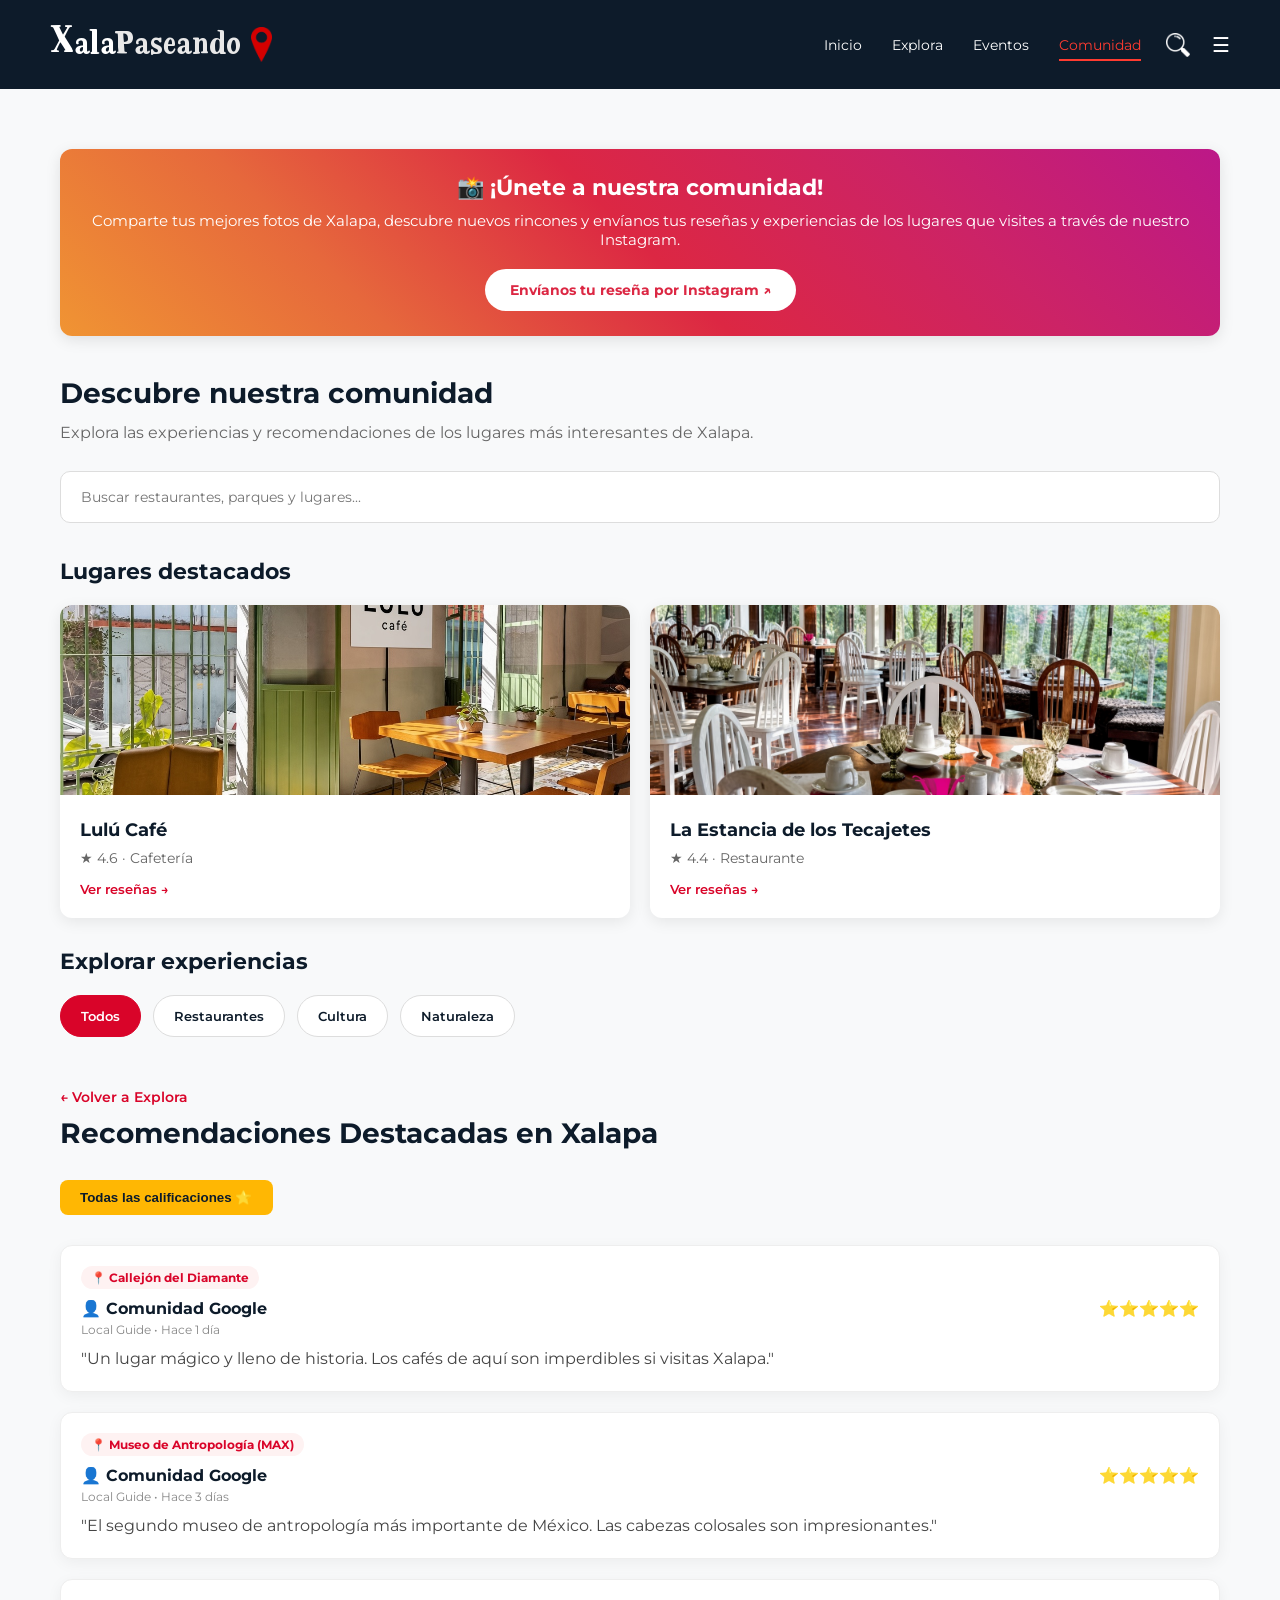
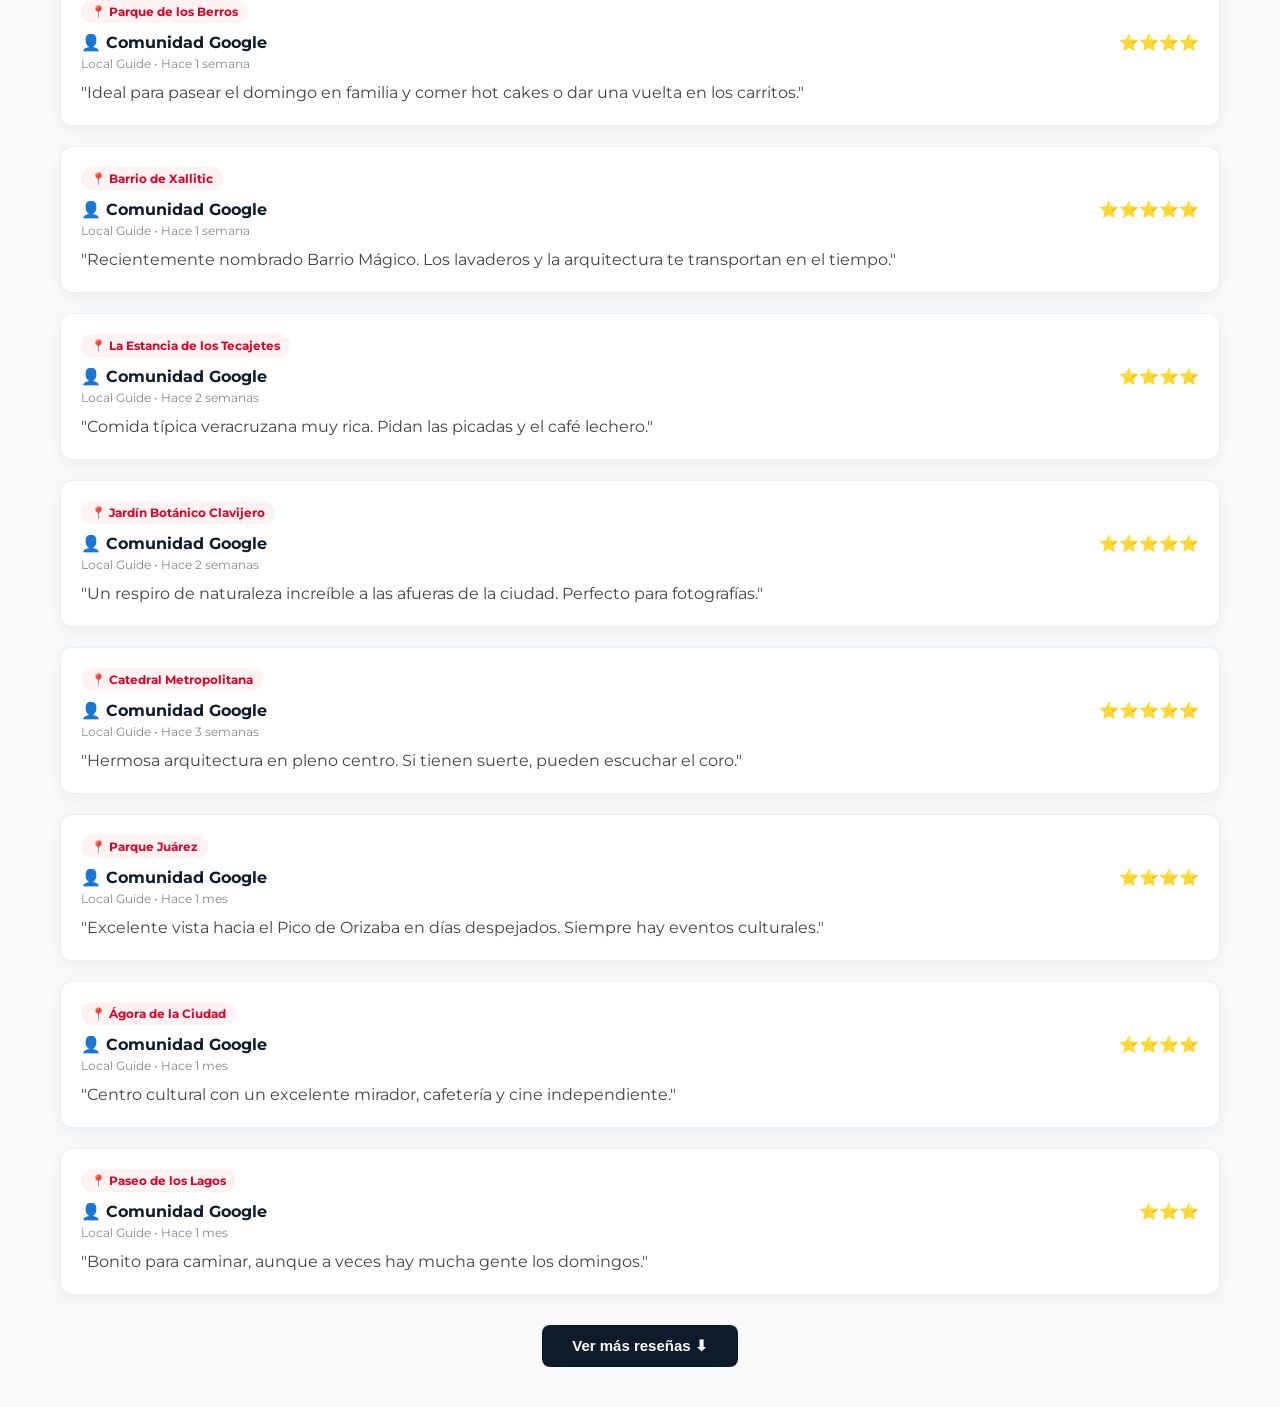
==== commit e27d04dd: "Add files via upload" ====
--- a/comunidad.html
+++ b/comunidad.html
@@ -1,465 +1,528 @@
-<!DOCTYPE html>
-<html lang="es">
-<head>
-    <meta charset="UTF-8">
-    <meta name="viewport" content="width=device-width, initial-scale=1.0">
-    <title>Comunidad - XalaPaseando</title>
-    <link rel="icon" type="image/png" href="Icons/Icono.png">
-    <link rel="stylesheet" href="style.css">
-    <link href="https://fonts.googleapis.com/css2?family=Montserrat:wght@400;600;700&family=Playfair+Display:ital,wght@0,700;1,700&display=swap" rel="stylesheet">
-</head>
-<script src="navegacion.js"></script>
-<body class="tema-claro">
-
-    <!-- BARRA DE NAVEGACIÓN -->
-    <nav class="navbar">
-        <div class="logo">
-            <span class="logo-text"><span class="logo-x">X</span>ala<span class="logo-paseando">Paseando</span></span>
-            <img src="Icons/Icono_Ubi.png" alt="Logotipo" class="logo-img">
-        </div>
-        <ul class="nav-links">
-            <li><a href="index.html">Inicio</a></li>
-            <li><a href="explora.html">Explora</a></li>
-            <li><a href="eventos.html">Eventos</a></li>
-            <li><a href="comunidad.html" class="active">Comunidad</a></li>
-        </ul>
-        <div class="nav-icons">
-           <img src="Icons/Icono_Lupa.png" alt="Buscar" class="icon-img">
-            <span class="icon" style="color: white;">☰</span>
-        </div>
-    </nav>
-
-    <main class="contenedor-explora">
-        
-        <!-- BANNER DE INSTAGRAM -->
-        <div style="background: linear-gradient(45deg, #f09433 0%, #e6683c 25%, #dc2743 50%, #cc2366 75%, #bc1888 100%); border-radius: 12px; padding: 25px; text-align: center; color: white; margin-top: 20px; box-shadow: 0 4px 15px rgba(0,0,0,0.1);">
-            <h3 style="margin-bottom: 10px; font-size: 22px;">📸 ¡Únete a nuestra comunidad!</h3>
-            <p style="margin-bottom: 20px; font-size: 15px;">Comparte tus mejores fotos de Xalapa, descubre nuevos rincones y entérate de las últimas novedades.</p>
-            <a href="" target="_blank" style="background: white; color: #dc2743; padding: 12px 25px; border-radius: 25px; text-decoration: none; font-weight: bold; font-size: 14px; display: inline-block; transition: 0.3s;">Síguenos en Instagram</a>
-        </div>
-        <!-- INICIO DE COMUNIDAD -->
-<section id="inicio-comunidad" class="inicio-comunidad">
-
-    <h2>Descubre nuestra comunidad</h2>
-    <p>
-        Explora las experiencias y recomendaciones
-        de los lugares más interesantes de Xalapa.
-    </p>
-
-    <!-- BUSCADOR -->
-    <div class="buscador-comunidad">
-        <input
-            type="search"
-            id="buscar-comunidad"
-            placeholder="Buscar restaurantes, parques y lugares..."
-            oninput="buscarEnComunidad()"
-        >
-
-        <div id="resultados-busqueda"></div>
-    </div>
-
-    <!-- LUGARES DESTACADOS -->
-    <h3 class="subtitulo-comunidad">Lugares destacados</h3>
-
-    <div class="destacados-comunidad">
-
-        <a href="comunidad.html?lugar=lulu-cafe"
-           class="tarjeta-destacada">
-
-            <img src="Fonts/lulucafe1.jpg" alt="Lulú Café">
-
-            <div class="info-destacada">
-                <h4>Lulú Café</h4>
-                <p>★ 4.6 · Cafetería</p>
-                <span>Ver reseñas →</span>
-            </div>
-
-        </a>
-
-        <a href="comunidad.html?lugar=tecajetes"
-           class="tarjeta-destacada">
-
-            <img src="Fonts/estanciateca1.jpg"
-                 alt="La Estancia de los Tecajetes">
-
-            <div class="info-destacada">
-                <h4>La Estancia de los Tecajetes</h4>
-                <p>★ 4.4 · Restaurante</p>
-                <span>Ver reseñas →</span>
-            </div>
-
-        </a>
-
-    </div>
-
-    <!-- FILTROS DE CATEGORÍA -->
-    <h3 class="subtitulo-comunidad">Explorar experiencias</h3>
-
-    <div class="filtros-comunidad">
-
-        <button class="filtro-comunidad activo"
-                data-categoria="todos"
-                onclick="filtrarCategoria('todos')">
-            Todos
-        </button>
-
-        <button class="filtro-comunidad"
-                data-categoria="restaurantes"
-                onclick="filtrarCategoria('restaurantes')">
-            Restaurantes
-        </button>
-
-        <button class="filtro-comunidad"
-                data-categoria="cultura"
-                onclick="filtrarCategoria('cultura')">
-            Cultura
-        </button>
-
-        <button class="filtro-comunidad"
-                data-categoria="naturaleza"
-                onclick="filtrarCategoria('naturaleza')">
-            Naturaleza
-        </button>
-
-    </div>
-
-</section>
-
-        <!-- ENCABEZADO Y FILTRO -->
-        <div class="encabezado-seccion mt-40" style="align-items: flex-start; flex-direction: column; gap: 15px;">
-            <div>
-                <a href="explora.html" style="text-decoration: none; color: #d90429; font-weight: 600; font-size: 14px;">← Volver a Explora</a>
-                <h2 class="titulo-azul" id="nombre-lugar" style="margin-top: 10px;">Cargando...</h2>
-                <div style="display: flex; align-items: center; gap: 10px; margin-top: 5px;">
-                    <span id="estrellas-lugar" style="color: #ffb703; font-size: 20px;"></span>
-                    <span id="calificacion-lugar" style="font-weight: 600; color: #555;"></span>
-                </div>
-            </div>
-            
-            <!-- FILTRO DE ESTRELLAS -->
-            <select class="btn-presupuesto" style="background-color: #ffb703; color: #0d1b2a;" id="filtro-estrellas-comunidad" onchange="aplicarFiltro()">
-                <option value="todas">Todas las calificaciones ⭐</option>
-                <option value="5">5 Estrellas ⭐⭐⭐⭐⭐</option>
-                <option value="4">4 Estrellas ⭐⭐⭐⭐</option>
-                <option value="3">3 Estrellas ⭐⭐⭐</option>
-                <option value="2">2 Estrellas ⭐⭐</option>
-                <option value="1">1 Estrella ⭐</option>
-            </select>
-        </div>
-
-        <!-- CONTENEDOR DE RESEÑAS -->
-        <div id="contenedor-resenas" style="display: flex; flex-direction: column; gap: 20px; margin-top: 30px;">
-            <!-- Las reseñas se inyectan aquí -->
-        </div>
-
-        <!-- BOTÓN DE CARGAR MÁS -->
-        <div style="text-align: center; margin-top: 30px;">
-            <button id="btn-cargar-mas" class="btn-asistir" style="display: none; width: auto; padding: 12px 30px;" onclick="cargarMasResenas()">Ver más reseñas ⬇</button>
-        </div>
-
-    </main>
-
-    <!-- SCRIPT DE JAVASCRIPT -->
-    <script>
-       // 1. BASE DE DATOS DE RESEÑAS ESPECÍFICAS
-        const bdComunidad = {
-            'lulu-cafe': {
-                nombre: 'Lulú Café',
-                calificacion: '4.6',
-                estrellasTxt: '⭐⭐⭐⭐',
-                resenas: [
-                    { autor: 'Aime Grisel Ramos', estrellas: 4, texto: 'El café es delicioso.<br>El emparedado de pollo al pesto es rico.<br>La cafetería ofrece opciones únicas en su menú de alimentos, pero podría ser un poco más sencillo para algunos.<br>En cuanto al costo, puede ser alto para algunos.<br>El ambiente es tranquilo. El local también cuenta con sus reglas de funcionamiento.<br>El café lo vale.', fecha: 'Hace 8 meses' },
-                    { autor: 'Karenka Nátoly', estrellas: 3, texto: 'La verdad me recomendaron venir a esta cafetería pero sinceramente me arrepiento, el servicio está ok, pero como solo era yo no puedo decir que tanto tardan cuando hay gente, me sorprende que las promociones son muy pequeñas para el precio, pedí un pastel de chocolate y un frappé, al pastel le agregaron un crema que sabía mucho a refrigerada, el frappé no tenían ni un chiste, solo era el hielo molido con el café, si quería crema batida eran otros 15 pesos (?) sinceramente no recomiendo para nada, no tienen variedad de postres siendo una cafetería que normalmente son los fuertes, el precio por las porciones deja mucho que desear, realmente me arrepiento de haber perdido mi dinero en algo que ni disfruté.', fecha: 'Hace 3 meses' },
-                    { autor: 'Anel Morales', estrellas: 5, texto: 'Verdaderamente el café es delicioso, y la comida lo es mejor, me pedí un Lulú Madame (platillo de la casa), la salsa bechamel con que lo bañan, realmente es una delicia. Por otro lado, de tomar pedí la especialidad de temporada, una bebida de nombre "Valentín", expreso preparado con cremas y frutos rojos. De verdad que el ambiente es de lo más agradable y atento.', fecha: 'Hace 7 meses' },
-                    { autor: 'Christian Camacho', estrellas: 5, texto: 'Me encantó Lulú Café, es tan tranquilo y acogedor. Pedí chilaquiles con salsa de frijol con pollo y un chai latte de té negro. Ambos estuvieron deliciosos. La porción de los chilaquiles fue suficiente,el chai estaba bien equilibrado y se sentía natural, se nota la presencia de las distintas especias. Toda la carta me pareció bastante asequible.', fecha: 'Hace 11 meses' },
-                    { autor: 'paulina rojano', estrellas: 5, texto: 'Ame con toda el alma el baguette de serrano! Es muy bueno los sabores se combinan perfecto. La música es relajante pero buena, la bebida que pedí tambien estaba perfecta. Vale la pena cada peso gastado.', fecha: 'Hace 9 meses' },
-                    { autor: 'Surimi', estrellas: 5, texto: 'Quedé muy satisfecha respecto al servicio y la calidad de los productos. Me llevó una buena experiencia con la amabilidad y disposición del barista. :)', fecha: 'Hace 7 meses' },
-                    { autor: 'María G.', estrellas: 5, texto: 'El mejor café de especialidad en Xalapa. El ambiente es súper tranquilo.', fecha: 'Hace 1 año' },
-                    { autor: 'Jorge M.', estrellas: 5, texto: 'Muy buenos métodos de extracción. Recomiendo el V60.', fecha: 'Hace 1 año' },
-                    { autor: 'Diana P.', estrellas: 4, texto: 'Bonito lugar, buen internet para ir a trabajar un rato.', fecha: 'Hace 1 año' },
-                    { autor: 'Luis F.', estrellas: 4, texto: 'El café es bueno, un lugar muy estético.', fecha: 'Hace 1 año' },
-                    { autor: 'Pedro H.', estrellas: 5, texto: 'Lugar obligado si visitas el centro de Xalapa.', fecha: 'Hace 1 año' },
-                    { autor: 'Valeria C.', estrellas: 4, texto: 'Muy rico todo.', fecha: 'Hace 1 año' }
-                ]
-            },
-            
-            'tecajetes': {
-                nombre: 'La Estancia de los Tecajetes',
-                calificacion: '4.4',
-                estrellasTxt: '⭐⭐⭐⭐',
-                resenas: [
-                    { autor: 'Sac Hergali', estrellas: 3, texto: 'Vine de visita a Xalapa y me recomendaron este lugar por ser un clásico xalapeño y por lo que pude ver, seguramente lo es por lo bonito del lugar.<br><br>Nuestros platillos estuvieron insípidos. La porción de los huevos con enfrijoladas es muy pequeña, los chilaquiles de la casa todo lo contrario, aunque la salsa estaba sin condimentar. El café no estaba tan mal, tenía buen sabor, aunque para la zona que tengo entendido es muy cafetera pues... no destacaba tanto.<br><br>El servicio fue muy bueno. El chico que nos atendió fue muy amable y atento. El lugar es agradable y cómodo.', fecha: 'Hace 3 meses' },
-                    { autor: 'Danny T', estrellas: 5, texto: 'Beautiful setting within the trees. Great service and food. The prices were also reasonable. You can go to a walk next door once you’re done. I ordered the papaya with yougurt and the omelette Niebla.', fecha: 'Hace un mes' },
-                    { autor: 'Victor Garcia Kassab', estrellas: 5, texto: 'Muy recomendable.<br><br>De mis lugares favoritos para desayunar. Un lugar cercano al centro de la ciudad, por la colindancia al parque los Tecajetes, te desconectas de la urbe.<br><br>El sabor de la comida es deliciosa, mi favorito para el desayuno “Ropa vieja ”.<br><br>En domingo el lugar es concurrido, música en vivo. Aunque el estacionamiento es reducido cuenta con valet parking.', fecha: 'Hace 4 meses' },
-                    { autor: 'Gonzalo T', estrellas: 5, texto: 'Es una gran experiencia, sobre todo después de caminar por el parque.<br><br>Toda la comida está súper rica, nos recibieron con una salsa que hicieron en molcajete al momento, estaba deliciosa. Las tortillas hechas a mano son fantásticas, la salsa de chile seco y de habanero también muy ricas.<br><br>Los platillos son bien servidos, porciones suficientes y todo preparado súper fresco y con alta gastronomía.<br><br>La atención es fenomenal, todos los meseros super atentos, el lugar es muy bonito y está bien cuidado.', fecha: 'Hace un año' },
-                    { autor: 'Víctor Artigas Guiot', estrellas: 1, texto: 'Lugar limpio, buen ambiente; una vez que te asignan la mesa, te dan la carta y tienes que esperar algo de tiempo para hacer tu pedido, mientras tanto, ordenas un café y pan, o jugo pues esperas demasiado por tu orden, y se comprende porque el lugar está lleno.<br>Ya ha pasado cerca de media hora para que te lleven tu orden; y aquí viene lo decepcionante, se pidieron órdenes de enmoladas con pollo, y al revisarlas al estarlas comiendo, solo le ponen unas hebritas de pollo desmenuzado. Se llamó a la persona que atiende para pedirle una explicación, se las llevan para poner un poco más, explicando que ese producto "se raciona".<br>Se pidieron "huevos motuleños" los cuales los sirven sobre tostadas horneadas muy gruesas que se ocupan para tinga o pata de res y cuando se humedecen con la salsa son imposibles de cortar a cuchillo cuando lo correcto es freír las tortillas hasta dorarlas un poco.<br>Al salir del local pude observar a otro comensal lidiando con lo mismo.<br>DECEPCIÓN TOTAL.', fecha: 'Hace 4 meses' },
-                    { autor: 'Lucía F.', estrellas: 5, texto: 'Tienen un sazón muy casero. La salsa de chicharrón es increíble.', fecha: 'Hace 5 meses' },
-                    { autor: 'Mario T.', estrellas: 4, texto: 'Un clásico de Xalapa, nunca decepciona.', fecha: 'Hace 6 meses' },
-                    { autor: 'Elena R.', estrellas: 5, texto: 'Perfecto para llevar a visitas de fuera a que prueben la comida típica.', fecha: 'Hace 7 meses' },
-                    { autor: 'Hugo P.', estrellas: 3, texto: 'La comida es buena pero el lugar ya se siente un poco viejo.', fecha: 'Hace 8 meses' },
-                    { autor: 'Teresa C.', estrellas: 5, texto: 'La terraza techada es súper agradable para platicar sin ruido.', fecha: 'Hace 9 meses' },
-                    { autor: 'Luis N.', estrellas: 4, texto: 'Me gusta mucho ir los fines de semana a desayunar.', fecha: 'Hace 10 meses' },
-                    { autor: 'Carmen S.', estrellas: 5, texto: 'Muy rico todo, felicidades al chef.', fecha: 'Hace 1 año' }
-                ]
-            }
-        };
-
-        // 2. BASE DE DATOS GENERAL (Comunidad de Google Local Guides)
-        const resenasGenerales = [
-            { lugar: 'Callejón del Diamante', autor: 'Comunidad Google', estrellas: 5, texto: 'Un lugar mágico y lleno de historia. Los cafés de aquí son imperdibles si visitas Xalapa.', fecha: 'Local Guide • Hace 1 día' },
-            { lugar: 'Museo de Antropología (MAX)', autor: 'Comunidad Google', estrellas: 5, texto: 'El segundo museo de antropología más importante de México. Las cabezas colosales son impresionantes.', fecha: 'Local Guide • Hace 3 días' },
-            { lugar: 'Parque de los Berros', autor: 'Comunidad Google', estrellas: 4, texto: 'Ideal para pasear el domingo en familia y comer hot cakes o dar una vuelta en los carritos.', fecha: 'Local Guide • Hace 1 semana' },
-            { lugar: 'Barrio de Xallitic', autor: 'Comunidad Google', estrellas: 5, texto: 'Recientemente nombrado Barrio Mágico. Los lavaderos y la arquitectura te transportan en el tiempo.', fecha: 'Local Guide • Hace 1 semana' },
-            { lugar: 'La Estancia de los Tecajetes', autor: 'Comunidad Google', estrellas: 4, texto: 'Comida típica veracruzana muy rica. Pidan las picadas y el café lechero.', fecha: 'Local Guide • Hace 2 semanas' },
-            { lugar: 'Jardín Botánico Clavijero', autor: 'Comunidad Google', estrellas: 5, texto: 'Un respiro de naturaleza increíble a las afueras de la ciudad. Perfecto para fotografías.', fecha: 'Local Guide • Hace 2 semanas' },
-            { lugar: 'Catedral Metropolitana', autor: 'Comunidad Google', estrellas: 5, texto: 'Hermosa arquitectura en pleno centro. Si tienen suerte, pueden escuchar el coro.', fecha: 'Local Guide • Hace 3 semanas' },
-            { lugar: 'Parque Juárez', autor: 'Comunidad Google', estrellas: 4, texto: 'Excelente vista hacia el Pico de Orizaba en días despejados. Siempre hay eventos culturales.', fecha: 'Local Guide • Hace 1 mes' },
-            { lugar: 'Ágora de la Ciudad', autor: 'Comunidad Google', estrellas: 4, texto: 'Centro cultural con un excelente mirador, cafetería y cine independiente.', fecha: 'Local Guide • Hace 1 mes' },
-            { lugar: 'Paseo de los Lagos', autor: 'Comunidad Google', estrellas: 3, texto: 'Bonito para caminar, aunque a veces hay mucha gente los domingos.', fecha: 'Local Guide • Hace 1 mes' },
-            { lugar: 'Mercado San José', autor: 'Comunidad Google', estrellas: 5, texto: 'Aquí encuentras los mejores tamales y antojitos tradicionales a súper buen precio.', fecha: 'Local Guide • Hace 2 meses' },
-            { lugar: 'Cueva de la Orquídea', autor: 'Comunidad Google', estrellas: 4, texto: 'Una curiosidad geológica justo en medio de la ciudad. El recorrido es corto pero interesante.', fecha: 'Local Guide • Hace 2 meses' }
-        ];
-
-        // 3. VARIABLES DE CONTROL
-        let resenasFiltradas = [];
-        let indiceActual = 0;
-        let modoGeneral = false; 
-        const RESENAS_POR_PAGINA = 10;
-
-        // 4. INICIALIZAR LA PÁGINA
-        function iniciarPagina() {
-            const parametros = new URLSearchParams(window.location.search);
-            const idLugar = parametros.get('lugar');
-
-            if (idLugar && bdComunidad[idLugar]) {
-                modoGeneral = false;
-                const infoLugar = bdComunidad[idLugar];
-                document.getElementById('nombre-lugar').innerText = 'Reseñas de ' + infoLugar.nombre;
-                document.getElementById('calificacion-lugar').innerText = infoLugar.calificacion;
-                document.getElementById('estrellas-lugar').innerText = infoLugar.estrellasTxt;
-                resenasFiltradas = infoLugar.resenas;
-            } else {
-                modoGeneral = true;
-                document.getElementById('nombre-lugar').innerText = 'Recomendaciones Destacadas en Xalapa';
-                document.getElementById('calificacion-lugar').innerText = '';
-                document.getElementById('estrellas-lugar').innerText = '';
-                resenasFiltradas = resenasGenerales;
-            }
-            const inicioComunidad = document.getElementById(
-    'inicio-comunidad'
-);
-
-if (modoGeneral) {
-    inicioComunidad.style.display = 'block';
-} else {
-    inicioComunidad.style.display = 'none';
-}
-
-aplicarFiltro();
-        }
-
-        // 5. APLICAR FILTRO DE ESTRELLAS
-        function aplicarFiltro() {
-
-    const parametros = new URLSearchParams(
-        window.location.search
-    );
-
-    const idLugar = parametros.get('lugar');
-
-    const filtroEstrellas = document.getElementById(
-        'filtro-estrellas-comunidad'
-    ).value;
-
-    const buscador = document.getElementById(
-        'buscar-comunidad'
-    );
-
-    const textoBusqueda = buscador
-        ? buscador.value.toLocaleLowerCase('es').trim()
-        : '';
-
-    const esLugarEspecifico =
-        idLugar && bdComunidad[idLugar];
-
-    let baseDatos = esLugarEspecifico
-        ? bdComunidad[idLugar].resenas
-        : resenasGenerales;
-
-    resenasFiltradas = baseDatos.filter(resena => {
-
-        // Filtrar por estrellas
-        if (
-            filtroEstrellas !== 'todas' &&
-            resena.estrellas !== Number(filtroEstrellas)
-        ) {
-            return false;
-        }
-
-        // Filtros adicionales solo en la comunidad general
-        if (!esLugarEspecifico) {
-
-            const categoria =
-                categoriasComunidad[resena.lugar] || 'otros';
-
-            if (
-                categoriaComunidadActual !== 'todos' &&
-                categoria !== categoriaComunidadActual
-            ) {
-                return false;
-            }
-
-            const contenido = [
-                resena.lugar,
-                resena.autor,
-                resena.texto
-            ].join(' ').toLocaleLowerCase('es');
-
-            if (
-                textoBusqueda &&
-                !contenido.includes(textoBusqueda)
-            ) {
-                return false;
-            }
-        }
-
-        return true;
-    });
-
-    renderizarResenas(true);
-}
-
-        // 6. DIBUJAR RESEÑAS EN PANTALLA
-        function renderizarResenas(reiniciar = false) {
-            const contenedor = document.getElementById('contenedor-resenas');
-            const btnCargarMas = document.getElementById('btn-cargar-mas');
-
-            if (reiniciar) {
-                contenedor.innerHTML = '';
-                indiceActual = 0;
-            }
-
-            if (resenasFiltradas.length === 0) {
-                contenedor.innerHTML = '<p style="color: #666;">No hay reseñas con esta calificación.</p>';
-                btnCargarMas.style.display = 'none';
-                return;
-            }
-
-            const limite = Math.min(indiceActual + RESENAS_POR_PAGINA, resenasFiltradas.length);
-            
-            for (let i = indiceActual; i < limite; i++) {
-                const res = resenasFiltradas[i];
-                let estrellasTxt = '⭐'.repeat(res.estrellas);
-                
-                let tagLugar = modoGeneral ? `<span style="display: inline-block; background-color: #fef2f2; color: #d90429; padding: 4px 10px; border-radius: 12px; font-size: 12px; font-weight: bold; margin-bottom: 10px;">📍 ${res.lugar}</span>` : '';
-
-                const html = `
-                <div style="background: white; padding: 20px; border-radius: 12px; box-shadow: 0 4px 15px rgba(0,0,0,0.05); border: 1px solid #eee;">
-                    ${tagLugar}
-                    <div style="display: flex; justify-content: space-between; align-items: flex-start; margin-bottom: 10px;">
-                        <div>
-                            <strong style="color: #0d1b2a; font-size: 16px;">👤 ${res.autor}</strong>
-                            <span style="display: block; font-size: 12px; color: #888; margin-top: 4px;">${res.fecha}</span>
-                        </div>
-                        <span style="color: #ffb703;">${estrellasTxt}</span>
-                    </div>
-                    <p style="color: #444; line-height: 1.5; margin: 0;">"${res.texto}"</p>
-                </div>`;
-                contenedor.innerHTML += html;
-            }
-
-            indiceActual = limite;
-
-            if (indiceActual >= resenasFiltradas.length) {
-                btnCargarMas.style.display = 'none';
-            } else {
-                btnCargarMas.style.display = 'inline-block';
-            }
-        }
-
-        // 7. FUNCIÓN PARA EL BOTÓN "VER MÁS"
-        function cargarMasResenas() {
-            renderizarResenas(false);
-        }
-// CATEGORÍAS DE LOS LUGARES
-
-const categoriasComunidad = {
-    'Callejón del Diamante': 'cultura',
-    'Museo de Antropología (MAX)': 'cultura',
-    'Parque de los Berros': 'naturaleza',
-    'Barrio de Xallitic': 'cultura',
-    'La Estancia de los Tecajetes': 'restaurantes',
-    'Jardín Botánico Clavijero': 'naturaleza',
-    'Catedral Metropolitana': 'cultura',
-    'Parque Juárez': 'naturaleza',
-    'Ágora de la Ciudad': 'cultura',
-    'Paseo de los Lagos': 'naturaleza',
-    'Mercado San José': 'restaurantes',
-    'Cueva de la Orquídea': 'naturaleza'
-};
-
-let categoriaComunidadActual = 'todos';
-
-// BUSCAR LUGARES
-
-function buscarEnComunidad() {
-
-    const texto = document.getElementById(
-        'buscar-comunidad'
-    ).value.toLocaleLowerCase('es').trim();
-
-    const resultados = document.getElementById(
-        'resultados-busqueda'
-    );
-
-    resultados.innerHTML = '';
-
-    if (!texto) {
-        aplicarFiltro();
-        return;
-    }
-
-    // Buscar establecimientos con página de reseñas
-    Object.entries(bdComunidad).forEach(([id, lugar]) => {
-
-        if (lugar.nombre.toLocaleLowerCase('es').includes(texto)) {
-
-            const enlace = document.createElement('a');
-
-            enlace.className = 'resultado-lugar';
-            enlace.href = 'comunidad.html?lugar=' +
-                encodeURIComponent(id);
-
-            enlace.textContent = lugar.nombre + ' → Ver reseñas';
-
-            resultados.appendChild(enlace);
-        }
-    });
-
-    // Buscar lugares de las reseñas generales
-    aplicarFiltro();
-}
-
-
-// FILTRAR POR CATEGORÍA
-
-function filtrarCategoria(categoria) {
-
-    categoriaComunidadActual = categoria;
-
-    document.querySelectorAll(
-        '.filtro-comunidad'
-    ).forEach(boton => {
-
-        boton.classList.toggle(
-            'activo',
-            boton.dataset.categoria === categoria
-        );
-    });
-
-    aplicarFiltro();
-}
-        window.onload = iniciarPagina;
-    </script>
-</body>
+<!DOCTYPE html>
+<html lang="es">
+<head>
+    <meta charset="UTF-8">
+    <meta name="viewport" content="width=device-width, initial-scale=1.0">
+    <title>Comunidad - XalaPaseando</title>
+    <link rel="icon" type="image/png" href="Icons/Icono.png">
+    <link rel="stylesheet" href="style.css">
+    <link href="https://fonts.googleapis.com/css2?family=Montserrat:wght@400;600;700&family=Playfair+Display:ital,wght@0,700;1,700&display=swap" rel="stylesheet">
+</head>
+<script src="navegacion.js"></script>
+<body class="tema-claro">
+
+    
+    <nav class="navbar">
+        <div class="logo">
+            <span class="logo-text"><span class="logo-x">X</span>ala<span class="logo-paseando">Paseando</span></span>
+            <img src="Icons/Icono_Ubi.png" alt="Logotipo" class="logo-img">
+        </div>
+        <ul class="nav-links">
+            <li><a href="index.html">Inicio</a></li>
+            <li><a href="explora.html">Explora</a></li>
+            <li><a href="eventos.html">Eventos</a></li>
+            <li><a href="comunidad.html" class="active">Comunidad</a></li>
+        </ul>
+        <div class="nav-icons">
+           <img src="Icons/Icono_Lupa.png" alt="Buscar" class="icon-img">
+            <span class="icon" style="color: white;">☰</span>
+        </div>
+    </nav>
+
+    <main class="contenedor-explora">
+        
+        
+        <div style="background: linear-gradient(45deg, #f09433 0%, #e6683c 25%, #dc2743 50%, #cc2366 75%, #bc1888 100%); border-radius: 12px; padding: 25px; text-align: center; color: white; margin-top: 20px; box-shadow: 0 4px 15px rgba(0,0,0,0.1);">
+            
+<h3 style="margin-bottom: 10px; font-size: 22px;">
+    📸 ¡Únete a nuestra comunidad!
+</h3>
+
+<p style="margin-bottom: 20px; font-size: 15px;">
+    Comparte tus mejores fotos de Xalapa, descubre nuevos rincones
+    y envíanos tus reseñas y experiencias de los lugares que visites
+    a través de nuestro Instagram.
+</p>
+
+<a href="https://www.instagram.com/xalapaseando?utm_source=qr"
+   target="_blank"
+   rel="noopener noreferrer"
+   style="background: white;
+          color: #dc2743;
+          padding: 12px 25px;
+          border-radius: 25px;
+          text-decoration: none;
+          font-weight: bold;
+          font-size: 14px;
+          display: inline-block;
+          transition: 0.3s;">
+    Envíanos tu reseña por Instagram ↗
+</a>
+        </div>
+        
+<section id="inicio-comunidad" class="inicio-comunidad">
+
+    <h2>Descubre nuestra comunidad</h2>
+    <p>
+        Explora las experiencias y recomendaciones
+        de los lugares más interesantes de Xalapa.
+    </p>
+
+    
+    <div class="buscador-comunidad">
+        <input
+            type="search"
+            id="buscar-comunidad"
+            placeholder="Buscar restaurantes, parques y lugares..."
+            oninput="buscarEnComunidad()"
+        >
+
+        <div id="resultados-busqueda"></div>
+    </div>
+
+    
+    <h3 class="subtitulo-comunidad">Lugares destacados</h3>
+
+    <div class="destacados-comunidad">
+
+        <a href="comunidad.html?lugar=lulu-cafe"
+           class="tarjeta-destacada">
+
+            <img src="Fonts/lulucafe1.jpg" alt="Lulú Café">
+
+            <div class="info-destacada">
+                <h4>Lulú Café</h4>
+                <p>★ 4.6 · Cafetería</p>
+                <span>Ver reseñas →</span>
+            </div>
+
+        </a>
+
+        <a href="comunidad.html?lugar=tecajetes"
+           class="tarjeta-destacada">
+
+            <img src="Fonts/estanciateca1.jpg"
+                 alt="La Estancia de los Tecajetes">
+
+            <div class="info-destacada">
+                <h4>La Estancia de los Tecajetes</h4>
+                <p>★ 4.4 · Restaurante</p>
+                <span>Ver reseñas →</span>
+            </div>
+
+        </a>
+
+    </div>
+
+    
+    <h3 class="subtitulo-comunidad">Explorar experiencias</h3>
+
+    <div class="filtros-comunidad">
+
+        <button class="filtro-comunidad activo"
+                data-categoria="todos"
+                onclick="filtrarCategoria('todos')">
+            Todos
+        </button>
+
+        <button class="filtro-comunidad"
+                data-categoria="restaurantes"
+                onclick="filtrarCategoria('restaurantes')">
+            Restaurantes
+        </button>
+
+        <button class="filtro-comunidad"
+                data-categoria="cultura"
+                onclick="filtrarCategoria('cultura')">
+            Cultura
+        </button>
+
+        <button class="filtro-comunidad"
+                data-categoria="naturaleza"
+                onclick="filtrarCategoria('naturaleza')">
+            Naturaleza
+        </button>
+
+    </div>
+
+</section>
+
+        
+        <div class="encabezado-seccion mt-40" style="align-items: flex-start; flex-direction: column; gap: 15px;">
+            <div>
+                <a href="explora.html" style="text-decoration: none; color: #d90429; font-weight: 600; font-size: 14px;">← Volver a Explora</a>
+                <h2 class="titulo-azul" id="nombre-lugar" style="margin-top: 10px;">Cargando...</h2>
+                <div style="display: flex; align-items: center; gap: 10px; margin-top: 5px;">
+                    <span id="estrellas-lugar" style="color: #ffb703; font-size: 20px;"></span>
+                    <span id="calificacion-lugar" style="font-weight: 600; color: #555;"></span>
+                </div>
+            </div>
+            
+            
+            <select class="btn-presupuesto" style="background-color: #ffb703; color: #0d1b2a;" id="filtro-estrellas-comunidad" onchange="aplicarFiltro()">
+                <option value="todas">Todas las calificaciones ⭐</option>
+                <option value="5">5 Estrellas ⭐⭐⭐⭐⭐</option>
+                <option value="4">4 Estrellas ⭐⭐⭐⭐</option>
+                <option value="3">3 Estrellas ⭐⭐⭐</option>
+                <option value="2">2 Estrellas ⭐⭐</option>
+                <option value="1">1 Estrella ⭐</option>
+            </select>
+        </div>
+
+        
+        <div id="contenedor-resenas" style="display: flex; flex-direction: column; gap: 20px; margin-top: 30px;">
+            
+        </div>
+
+        
+        <div style="text-align: center; margin-top: 30px;">
+            <button id="btn-cargar-mas" class="btn-asistir" style="display: none; width: auto; padding: 12px 30px;" onclick="cargarMasResenas()">Ver más reseñas ⬇</button>
+        </div>
+
+    </main>
+
+    
+     <script src="catalogo-lugares.js"></script>
+    <script>        
+        const bdComunidad = {
+            'lulu-cafe': {
+                nombre: 'Lulú Café',
+                calificacion: '4.6',
+                estrellasTxt: '⭐⭐⭐⭐',
+                resenas: [
+                    { autor: 'Aime Grisel Ramos', estrellas: 4, texto: 'El café es delicioso.<br>El emparedado de pollo al pesto es rico.<br>La cafetería ofrece opciones únicas en su menú de alimentos, pero podría ser un poco más sencillo para algunos.<br>En cuanto al costo, puede ser alto para algunos.<br>El ambiente es tranquilo. El local también cuenta con sus reglas de funcionamiento.<br>El café lo vale.', fecha: 'Hace 8 meses' },
+                    { autor: 'Karenka Nátoly', estrellas: 3, texto: 'La verdad me recomendaron venir a esta cafetería pero sinceramente me arrepiento, el servicio está ok, pero como solo era yo no puedo decir que tanto tardan cuando hay gente, me sorprende que las promociones son muy pequeñas para el precio, pedí un pastel de chocolate y un frappé, al pastel le agregaron un crema que sabía mucho a refrigerada, el frappé no tenían ni un chiste, solo era el hielo molido con el café, si quería crema batida eran otros 15 pesos (?) sinceramente no recomiendo para nada, no tienen variedad de postres siendo una cafetería que normalmente son los fuertes, el precio por las porciones deja mucho que desear, realmente me arrepiento de haber perdido mi dinero en algo que ni disfruté.', fecha: 'Hace 3 meses' },
+                    { autor: 'Anel Morales', estrellas: 5, texto: 'Verdaderamente el café es delicioso, y la comida lo es mejor, me pedí un Lulú Madame (platillo de la casa), la salsa bechamel con que lo bañan, realmente es una delicia. Por otro lado, de tomar pedí la especialidad de temporada, una bebida de nombre "Valentín", expreso preparado con cremas y frutos rojos. De verdad que el ambiente es de lo más agradable y atento.', fecha: 'Hace 7 meses' },
+                    { autor: 'Christian Camacho', estrellas: 5, texto: 'Me encantó Lulú Café, es tan tranquilo y acogedor. Pedí chilaquiles con salsa de frijol con pollo y un chai latte de té negro. Ambos estuvieron deliciosos. La porción de los chilaquiles fue suficiente,el chai estaba bien equilibrado y se sentía natural, se nota la presencia de las distintas especias. Toda la carta me pareció bastante asequible.', fecha: 'Hace 11 meses' },
+                    { autor: 'paulina rojano', estrellas: 5, texto: 'Ame con toda el alma el baguette de serrano! Es muy bueno los sabores se combinan perfecto. La música es relajante pero buena, la bebida que pedí tambien estaba perfecta. Vale la pena cada peso gastado.', fecha: 'Hace 9 meses' },
+                    { autor: 'Surimi', estrellas: 5, texto: 'Quedé muy satisfecha respecto al servicio y la calidad de los productos. Me llevó una buena experiencia con la amabilidad y disposición del barista. :)', fecha: 'Hace 7 meses' },
+                    { autor: 'María G.', estrellas: 5, texto: 'El mejor café de especialidad en Xalapa. El ambiente es súper tranquilo.', fecha: 'Hace 1 año' },
+                    { autor: 'Jorge M.', estrellas: 5, texto: 'Muy buenos métodos de extracción. Recomiendo el V60.', fecha: 'Hace 1 año' },
+                    { autor: 'Diana P.', estrellas: 4, texto: 'Bonito lugar, buen internet para ir a trabajar un rato.', fecha: 'Hace 1 año' },
+                    { autor: 'Luis F.', estrellas: 4, texto: 'El café es bueno, un lugar muy estético.', fecha: 'Hace 1 año' },
+                    { autor: 'Pedro H.', estrellas: 5, texto: 'Lugar obligado si visitas el centro de Xalapa.', fecha: 'Hace 1 año' },
+                    { autor: 'Valeria C.', estrellas: 4, texto: 'Muy rico todo.', fecha: 'Hace 1 año' }
+                ]
+            },
+            
+            'tecajetes': {
+                nombre: 'La Estancia de los Tecajetes',
+                calificacion: '4.4',
+                estrellasTxt: '⭐⭐⭐⭐',
+                resenas: [
+                    { autor: 'Sac Hergali', estrellas: 3, texto: 'Vine de visita a Xalapa y me recomendaron este lugar por ser un clásico xalapeño y por lo que pude ver, seguramente lo es por lo bonito del lugar.<br><br>Nuestros platillos estuvieron insípidos. La porción de los huevos con enfrijoladas es muy pequeña, los chilaquiles de la casa todo lo contrario, aunque la salsa estaba sin condimentar. El café no estaba tan mal, tenía buen sabor, aunque para la zona que tengo entendido es muy cafetera pues... no destacaba tanto.<br><br>El servicio fue muy bueno. El chico que nos atendió fue muy amable y atento. El lugar es agradable y cómodo.', fecha: 'Hace 3 meses' },
+                    { autor: 'Danny T', estrellas: 5, texto: 'Beautiful setting within the trees. Great service and food. The prices were also reasonable. You can go to a walk next door once you’re done. I ordered the papaya with yougurt and the omelette Niebla.', fecha: 'Hace un mes' },
+                    { autor: 'Victor Garcia Kassab', estrellas: 5, texto: 'Muy recomendable.<br><br>De mis lugares favoritos para desayunar. Un lugar cercano al centro de la ciudad, por la colindancia al parque los Tecajetes, te desconectas de la urbe.<br><br>El sabor de la comida es deliciosa, mi favorito para el desayuno “Ropa vieja ”.<br><br>En domingo el lugar es concurrido, música en vivo. Aunque el estacionamiento es reducido cuenta con valet parking.', fecha: 'Hace 4 meses' },
+                    { autor: 'Gonzalo T', estrellas: 5, texto: 'Es una gran experiencia, sobre todo después de caminar por el parque.<br><br>Toda la comida está súper rica, nos recibieron con una salsa que hicieron en molcajete al momento, estaba deliciosa. Las tortillas hechas a mano son fantásticas, la salsa de chile seco y de habanero también muy ricas.<br><br>Los platillos son bien servidos, porciones suficientes y todo preparado súper fresco y con alta gastronomía.<br><br>La atención es fenomenal, todos los meseros super atentos, el lugar es muy bonito y está bien cuidado.', fecha: 'Hace un año' },
+                    { autor: 'Víctor Artigas Guiot', estrellas: 1, texto: 'Lugar limpio, buen ambiente; una vez que te asignan la mesa, te dan la carta y tienes que esperar algo de tiempo para hacer tu pedido, mientras tanto, ordenas un café y pan, o jugo pues esperas demasiado por tu orden, y se comprende porque el lugar está lleno.<br>Ya ha pasado cerca de media hora para que te lleven tu orden; y aquí viene lo decepcionante, se pidieron órdenes de enmoladas con pollo, y al revisarlas al estarlas comiendo, solo le ponen unas hebritas de pollo desmenuzado. Se llamó a la persona que atiende para pedirle una explicación, se las llevan para poner un poco más, explicando que ese producto "se raciona".<br>Se pidieron "huevos motuleños" los cuales los sirven sobre tostadas horneadas muy gruesas que se ocupan para tinga o pata de res y cuando se humedecen con la salsa son imposibles de cortar a cuchillo cuando lo correcto es freír las tortillas hasta dorarlas un poco.<br>Al salir del local pude observar a otro comensal lidiando con lo mismo.<br>DECEPCIÓN TOTAL.', fecha: 'Hace 4 meses' },
+                    { autor: 'Lucía F.', estrellas: 5, texto: 'Tienen un sazón muy casero. La salsa de chicharrón es increíble.', fecha: 'Hace 5 meses' },
+                    { autor: 'Mario T.', estrellas: 4, texto: 'Un clásico de Xalapa, nunca decepciona.', fecha: 'Hace 6 meses' },
+                    { autor: 'Elena R.', estrellas: 5, texto: 'Perfecto para llevar a visitas de fuera a que prueben la comida típica.', fecha: 'Hace 7 meses' },
+                    { autor: 'Hugo P.', estrellas: 3, texto: 'La comida es buena pero el lugar ya se siente un poco viejo.', fecha: 'Hace 8 meses' },
+                    { autor: 'Teresa C.', estrellas: 5, texto: 'La terraza techada es súper agradable para platicar sin ruido.', fecha: 'Hace 9 meses' },
+                    { autor: 'Luis N.', estrellas: 4, texto: 'Me gusta mucho ir los fines de semana a desayunar.', fecha: 'Hace 10 meses' },
+                    { autor: 'Carmen S.', estrellas: 5, texto: 'Muy rico todo, felicidades al chef.', fecha: 'Hace 1 año' }
+                ]
+            }
+        };
+
+ 
+ 
+
+window.catalogoLugares.forEach(lugar => {
+
+    if (bdComunidad[lugar.id]) return;
+
+    bdComunidad[lugar.id] = {
+        nombre: lugar.nombre,
+        calificacion: "Sin calificación",
+        estrellasTxt: "",
+        resenasFicticias: true,
+        resenas: lugar.resenas.map(resena => ({
+            autor: resena.autor,
+            estrellas: resena.puntuacion,
+            texto: resena.texto,
+            fecha: "Opinión de demostración"
+        }))
+    };
+});
+
+         
+        const resenasGenerales = [
+            { lugar: 'Callejón del Diamante', autor: 'Comunidad Google', estrellas: 5, texto: 'Un lugar mágico y lleno de historia. Los cafés de aquí son imperdibles si visitas Xalapa.', fecha: 'Local Guide • Hace 1 día' },
+            { lugar: 'Museo de Antropología (MAX)', autor: 'Comunidad Google', estrellas: 5, texto: 'El segundo museo de antropología más importante de México. Las cabezas colosales son impresionantes.', fecha: 'Local Guide • Hace 3 días' },
+            { lugar: 'Parque de los Berros', autor: 'Comunidad Google', estrellas: 4, texto: 'Ideal para pasear el domingo en familia y comer hot cakes o dar una vuelta en los carritos.', fecha: 'Local Guide • Hace 1 semana' },
+            { lugar: 'Barrio de Xallitic', autor: 'Comunidad Google', estrellas: 5, texto: 'Recientemente nombrado Barrio Mágico. Los lavaderos y la arquitectura te transportan en el tiempo.', fecha: 'Local Guide • Hace 1 semana' },
+            { lugar: 'La Estancia de los Tecajetes', autor: 'Comunidad Google', estrellas: 4, texto: 'Comida típica veracruzana muy rica. Pidan las picadas y el café lechero.', fecha: 'Local Guide • Hace 2 semanas' },
+            { lugar: 'Jardín Botánico Clavijero', autor: 'Comunidad Google', estrellas: 5, texto: 'Un respiro de naturaleza increíble a las afueras de la ciudad. Perfecto para fotografías.', fecha: 'Local Guide • Hace 2 semanas' },
+            { lugar: 'Catedral Metropolitana', autor: 'Comunidad Google', estrellas: 5, texto: 'Hermosa arquitectura en pleno centro. Si tienen suerte, pueden escuchar el coro.', fecha: 'Local Guide • Hace 3 semanas' },
+            { lugar: 'Parque Juárez', autor: 'Comunidad Google', estrellas: 4, texto: 'Excelente vista hacia el Pico de Orizaba en días despejados. Siempre hay eventos culturales.', fecha: 'Local Guide • Hace 1 mes' },
+            { lugar: 'Ágora de la Ciudad', autor: 'Comunidad Google', estrellas: 4, texto: 'Centro cultural con un excelente mirador, cafetería y cine independiente.', fecha: 'Local Guide • Hace 1 mes' },
+            { lugar: 'Paseo de los Lagos', autor: 'Comunidad Google', estrellas: 3, texto: 'Bonito para caminar, aunque a veces hay mucha gente los domingos.', fecha: 'Local Guide • Hace 1 mes' },
+            { lugar: 'Mercado San José', autor: 'Comunidad Google', estrellas: 5, texto: 'Aquí encuentras los mejores tamales y antojitos tradicionales a súper buen precio.', fecha: 'Local Guide • Hace 2 meses' },
+            { lugar: 'Cueva de la Orquídea', autor: 'Comunidad Google', estrellas: 4, texto: 'Una curiosidad geológica justo en medio de la ciudad. El recorrido es corto pero interesante.', fecha: 'Local Guide • Hace 2 meses' }
+        ];
+
+         
+        let resenasFiltradas = [];
+        let indiceActual = 0;
+        let modoGeneral = false; 
+        const RESENAS_POR_PAGINA = 10;
+
+         
+        function iniciarPagina() {
+            const parametros = new URLSearchParams(window.location.search);
+            const idLugar = parametros.get('lugar');
+
+            if (idLugar && bdComunidad[idLugar]) {
+                modoGeneral = false;
+                const infoLugar = bdComunidad[idLugar];
+                
+const avisoExistente = document.getElementById(
+    'aviso-ficticio-comunidad'
+);
+
+if (avisoExistente) avisoExistente.remove();
+
+if (infoLugar.resenasFicticias) {
+    const aviso = document.createElement('p');
+    aviso.id = 'aviso-comunidad';
+    aviso.textContent =
+    'Opiniones de demostración creadas para XalaPaseando.';
+    aviso.style.cssText =
+        'padding:12px;margin:15px 0;background:#fff6db;' +
+        'color:#805500;border-radius:8px;font-size:13px;';
+
+    document.getElementById('contenedor-resenas').before(aviso);
+}
+
+                document.getElementById('nombre-lugar').innerText = 'Reseñas de ' + infoLugar.nombre;
+                document.getElementById('calificacion-lugar').innerText = infoLugar.calificacion;
+                document.getElementById('estrellas-lugar').innerText = infoLugar.estrellasTxt;
+                resenasFiltradas = infoLugar.resenas;
+            } else {
+                modoGeneral = true;
+                document.getElementById('nombre-lugar').innerText = 'Recomendaciones Destacadas en Xalapa';
+                document.getElementById('calificacion-lugar').innerText = '';
+                document.getElementById('estrellas-lugar').innerText = '';
+                resenasFiltradas = resenasGenerales;
+            }
+            const inicioComunidad = document.getElementById(
+    'inicio-comunidad'
+);
+
+if (modoGeneral) {
+    inicioComunidad.style.display = 'block';
+} else {
+    inicioComunidad.style.display = 'none';
+}
+
+aplicarFiltro();
+        }
+
+         
+        function aplicarFiltro() {
+
+    const parametros = new URLSearchParams(
+        window.location.search
+    );
+
+    const idLugar = parametros.get('lugar');
+
+    const filtroEstrellas = document.getElementById(
+        'filtro-estrellas-comunidad'
+    ).value;
+
+    const buscador = document.getElementById(
+        'buscar-comunidad'
+    );
+
+    const textoBusqueda = buscador
+        ? buscador.value.toLocaleLowerCase('es').trim()
+        : '';
+
+    const esLugarEspecifico =
+        idLugar && bdComunidad[idLugar];
+
+    let baseDatos = esLugarEspecifico
+        ? bdComunidad[idLugar].resenas
+        : resenasGenerales;
+
+    resenasFiltradas = baseDatos.filter(resena => {
+
+         
+        if (
+            filtroEstrellas !== 'todas' &&
+            resena.estrellas !== Number(filtroEstrellas)
+        ) {
+            return false;
+        }
+
+         
+        if (!esLugarEspecifico) {
+
+            const categoria =
+                categoriasComunidad[resena.lugar] || 'otros';
+
+            if (
+                categoriaComunidadActual !== 'todos' &&
+                categoria !== categoriaComunidadActual
+            ) {
+                return false;
+            }
+
+            const contenido = [
+                resena.lugar,
+                resena.autor,
+                resena.texto
+            ].join(' ').toLocaleLowerCase('es');
+
+            if (
+                textoBusqueda &&
+                !contenido.includes(textoBusqueda)
+            ) {
+                return false;
+            }
+        }
+
+        return true;
+    });
+
+    renderizarResenas(true);
+}
+
+         
+        function renderizarResenas(reiniciar = false) {
+            const contenedor = document.getElementById('contenedor-resenas');
+            const btnCargarMas = document.getElementById('btn-cargar-mas');
+
+            if (reiniciar) {
+                contenedor.innerHTML = '';
+                indiceActual = 0;
+            }
+
+            if (resenasFiltradas.length === 0) {
+                contenedor.innerHTML = '<p style="color: #666;">No hay reseñas con esta calificación.</p>';
+                btnCargarMas.style.display = 'none';
+                return;
+            }
+
+            const limite = Math.min(indiceActual + RESENAS_POR_PAGINA, resenasFiltradas.length);
+            
+            for (let i = indiceActual; i < limite; i++) {
+                const res = resenasFiltradas[i];
+                let estrellasTxt = '⭐'.repeat(res.estrellas);
+                
+                let tagLugar = modoGeneral ? `<span style="display: inline-block; background-color: #fef2f2; color: #d90429; padding: 4px 10px; border-radius: 12px; font-size: 12px; font-weight: bold; margin-bottom: 10px;">📍 ${res.lugar}</span>` : '';
+
+                const html = `
+                <div style="background: white; padding: 20px; border-radius: 12px; box-shadow: 0 4px 15px rgba(0,0,0,0.05); border: 1px solid #eee;">
+                    ${tagLugar}
+                    <div style="display: flex; justify-content: space-between; align-items: flex-start; margin-bottom: 10px;">
+                        <div>
+                            <strong style="color: #0d1b2a; font-size: 16px;">👤 ${res.autor}</strong>
+                            <span style="display: block; font-size: 12px; color: #888; margin-top: 4px;">${res.fecha}</span>
+                        </div>
+                        <span style="color: #ffb703;">${estrellasTxt}</span>
+                    </div>
+                    <p style="color: #444; line-height: 1.5; margin: 0;">"${res.texto}"</p>
+                </div>`;
+                contenedor.innerHTML += html;
+            }
+
+            indiceActual = limite;
+
+            if (indiceActual >= resenasFiltradas.length) {
+                btnCargarMas.style.display = 'none';
+            } else {
+                btnCargarMas.style.display = 'inline-block';
+            }
+        }
+
+         
+        function cargarMasResenas() {
+            renderizarResenas(false);
+        }
+ 
+
+const categoriasComunidad = {
+    'Callejón del Diamante': 'cultura',
+    'Museo de Antropología (MAX)': 'cultura',
+    'Parque de los Berros': 'naturaleza',
+    'Barrio de Xallitic': 'cultura',
+    'La Estancia de los Tecajetes': 'restaurantes',
+    'Jardín Botánico Clavijero': 'naturaleza',
+    'Catedral Metropolitana': 'cultura',
+    'Parque Juárez': 'naturaleza',
+    'Ágora de la Ciudad': 'cultura',
+    'Paseo de los Lagos': 'naturaleza',
+    'Mercado San José': 'restaurantes',
+    'Cueva de la Orquídea': 'naturaleza'
+};
+
+let categoriaComunidadActual = 'todos';
+
+ 
+
+function buscarEnComunidad() {
+
+    const texto = document.getElementById(
+        'buscar-comunidad'
+    ).value.toLocaleLowerCase('es').trim();
+
+    const resultados = document.getElementById(
+        'resultados-busqueda'
+    );
+
+    resultados.innerHTML = '';
+
+    if (!texto) {
+        aplicarFiltro();
+        return;
+    }
+
+     
+    Object.entries(bdComunidad).forEach(([id, lugar]) => {
+
+        if (lugar.nombre.toLocaleLowerCase('es').includes(texto)) {
+
+            const enlace = document.createElement('a');
+
+            enlace.className = 'resultado-lugar';
+            enlace.href = 'comunidad.html?lugar=' +
+                encodeURIComponent(id);
+
+            enlace.textContent = lugar.nombre + ' → Ver reseñas';
+
+            resultados.appendChild(enlace);
+        }
+    });
+
+     
+    aplicarFiltro();
+}
+
+
+ 
+
+function filtrarCategoria(categoria) {
+
+    categoriaComunidadActual = categoria;
+
+    document.querySelectorAll(
+        '.filtro-comunidad'
+    ).forEach(boton => {
+
+        boton.classList.toggle(
+            'activo',
+            boton.dataset.categoria === categoria
+        );
+    });
+
+    aplicarFiltro();
+}
+        window.onload = iniciarPagina;
+    
+</script>
+</body>
 </html>
--- a/style.css
+++ b/style.css
@@ -1,4 +1,3 @@
-
 @font-face {
     font-family: 'LT Gutbust';
     
@@ -541,15 +540,15 @@
     color: white;
 }
 
-/* =========================================
-   ESTILOS DE LA VENTANA EMERGENTE (MODAL)
-   ========================================= */
+ 
+
+
 .modal-oculto {
-    display: none; /* Oculto por defecto */
+    display: none;  
     position: fixed;
     top: 0; left: 0;
     width: 100%; height: 100%;
-    background-color: rgba(13, 27, 42, 0.8); /* Fondo oscuro semitransparente */
+    background-color: rgba(13, 27, 42, 0.8);  
     z-index: 1000;
     justify-content: center;
     align-items: center;
@@ -563,8 +562,8 @@
     border-radius: 15px;
     padding: 30px;
     position: relative;
-    max-height: 90vh; /* Para que no se salga de la pantalla en celulares */
-    overflow-y: auto; /* Permite hacer scroll adentro si hay muchos comentarios */
+    max-height: 90vh;  
+    overflow-y: auto;  
     box-shadow: 0 10px 30px rgba(0,0,0,0.2);
 }
 
@@ -582,7 +581,7 @@
     color: #d90429;
 }
 
-/* COMUNIDAD */
+ 
 
 .inicio-comunidad {
     margin-top: 40px;
@@ -600,7 +599,7 @@
     line-height: 1.6;
 }
 
-/* BUSCADOR */
+ 
 
 .buscador-comunidad {
     position: relative;
@@ -622,7 +621,7 @@
     border-color: #d90429;
 }
 
-/* RESULTADOS DEL BUSCADOR */
+ 
 
 #resultados-busqueda {
     position: absolute;
@@ -649,7 +648,7 @@
     color: #d90429;
 }
 
-/* LUGARES DESTACADOS */
+ 
 
 .subtitulo-comunidad {
     color: #0d1b2a;
@@ -705,7 +704,7 @@
     font-size: 13px;
 }
 
-/* FILTROS */
+ 
 
 .filtros-comunidad {
     display: flex;
@@ -732,7 +731,7 @@
     border-color: #d90429;
 }
 
-/* CELULARES */
+ 
 
 @media (max-width: 600px) {
     .destacados-comunidad {
@@ -750,11 +749,11 @@
 }
 
 
-/* ========================================
-   NAVEGACIÓN INTERACTIVA - XALAPASEANDO
-   ======================================== */
-
-/* LOGOTIPO INTERACTIVO */
+ 
+
+
+
+ 
 
 .navbar .logo {
     cursor: pointer;
@@ -766,7 +765,7 @@
     border-radius: 4px;
 }
 
-/* ICONOS INTERACTIVOS */
+ 
 
 .navbar .nav-icons {
     display: flex;
@@ -782,7 +781,7 @@
 }
 
 .navbar .nav-icons .icon:hover {
-    color: #d90429 !important;
+    color: #d90429  ;
 }
 
 .navbar .nav-icons .icon-img:focus-visible,
@@ -791,7 +790,7 @@
     outline-offset: 5px;
 }
 
-/* BUSCADOR EN LA BARRA */
+ 
 
 .nav-buscador {
     display: none;
@@ -802,7 +801,7 @@
 }
 
 .navbar.nav-buscando .nav-links {
-    display: none !important;
+    display: none  ;
 }
 
 .navbar.nav-buscando .nav-buscador {
@@ -826,7 +825,7 @@
     box-shadow: 0 0 0 3px rgba(217, 4, 41, 0.2);
 }
 
-/* RESULTADOS DEL BUSCADOR */
+ 
 
 .nav-sugerencias {
     display: none;
@@ -879,7 +878,7 @@
     font-size: 13px;
 }
 
-/* MENÚ VERTICAL DESPLEGABLE */
+ 
 
 .nav-menu-vertical {
     display: none;
@@ -919,12 +918,12 @@
     border-left: 3px solid #ff3b30;
 }
 
-/* PANTALLAS PEQUEÑAS */
+ 
 
 @media (max-width: 768px) {
 
-    /* La navegación horizontal sigue oculta,
-       pero la lupa y el menú permanecen visibles */
+     
+
 
     .navbar .nav-links {
         display: none;
@@ -940,8 +939,8 @@
         margin-right: 10px;
     }
 
-    /* Al abrir el buscador se libera espacio
-       ocultando temporalmente el logotipo */
+     
+
 
     .navbar.nav-buscando .logo {
         display: none;
@@ -984,3 +983,184 @@
         gap: 12px;
     }
 }
+
+ 
+
+
+
+.enlace-tarjeta-evento {
+    text-decoration: none;
+    color: inherit;
+    display: block;
+}
+
+.tarjeta-evento {
+    height: 100%;
+    transition: transform 0.3s, box-shadow 0.3s;
+}
+
+.tarjeta-evento:hover {
+    transform: translateY(-5px);
+    box-shadow: 0 8px 24px rgba(0,0,0,0.15);
+}
+
+.imagen-evento {
+    position: relative;
+    width: 100%;
+    height: 270px;
+    overflow: hidden;
+    background-color: #0d1b2a;
+}
+
+.imagen-evento img {
+    width: 100%;
+    height: 100%;
+    object-fit: cover;
+}
+
+.imagen-evento .fecha-badge {
+    position: absolute;
+    top: 12px;
+    left: 12px;
+    background: #0d1b2a;
+    color: white;
+    padding: 9px 13px;
+    border-radius: 10px;
+    text-align: center;
+    font-size: 12px;
+    line-height: 1.5;
+}
+
+.imagen-evento .fecha-badge strong {
+    display: block;
+    font-size: 24px;
+}
+
+.precio-evento {
+    position: absolute;
+    top: 12px;
+    right: 12px;
+    background-color: #ffcf33;
+    color: #0d1b2a;
+    border-radius: 25px;
+    padding: 9px 13px;
+    font-size: 12px;
+    font-weight: 700;
+    max-width: 55%;
+    text-align: center;
+}
+
+.tarjeta-evento .tarjeta-cuerpo h3 {
+    color: #0d1b2a;
+    font-size: 17px;
+    margin: 12px 0 10px;
+    line-height: 1.4;
+}
+
+.tarjeta-evento .tarjeta-cuerpo > p {
+    color: #666;
+    font-size: 13px;
+    line-height: 1.5;
+    margin-bottom: 14px;
+}
+
+.tarjeta-evento .tarjeta-pie {
+    display: flex;
+    justify-content: space-between;
+    align-items: flex-start;
+    flex-wrap: wrap;
+    gap: 8px;
+    color: #555;
+    font-size: 12px;
+}
+
+@media (max-width: 600px) {
+    .imagen-evento {
+        height: 310px;
+    }
+}
+
+ 
+
+
+
+.enlace-evento-inicio {
+    text-decoration: none;
+    color: inherit;
+    flex-shrink: 0;
+    display: block;
+}
+
+.card-evento-inicio {
+    width: 280px;
+    min-width: 280px;
+    min-height: 160px;
+    display: flex;
+    flex-direction: column;
+    justify-content: center;
+    gap: 8px;
+    background: rgba(13, 27, 42, 0.65);
+}
+
+.card-evento-inicio h3 {
+    font-size: 16px;
+    color: white;
+    margin: 0;
+    line-height: 1.4;
+}
+
+.card-evento-inicio p {
+    color: #ddd;
+    font-size: 12px;
+    margin: 0;
+}
+
+.fecha-evento-inicio {
+    color: #ffcf33;
+    font-weight: 700;
+    font-size: 12px;
+}
+
+.precio-evento-inicio {
+    color: white;
+    font-size: 12px;
+    font-weight: 600;
+}
+
+.enlace-evento-inicio:hover .card-evento-inicio {
+    background: rgba(217, 4, 41, 0.65);
+}
+
+ 
+
+.scrolling-cards {
+    display: flex;
+    gap: 20px;
+    width: max-content;
+    animation: scroll-left 65s linear infinite;
+}
+
+.scrolling-wrapper:hover .scrolling-cards,
+.scrolling-wrapper:focus-within .scrolling-cards {
+    animation-play-state: paused;
+}
+
+@keyframes scroll-left {
+    from {
+        transform: translateX(0);
+    }
+
+    to {
+        transform: translateX(calc(-50% - 10px));
+    }
+}
+
+@media (prefers-reduced-motion: reduce) {
+    .scrolling-cards {
+        animation: none;
+    }
+
+    .scrolling-wrapper {
+        overflow-x: auto;
+    }
+}
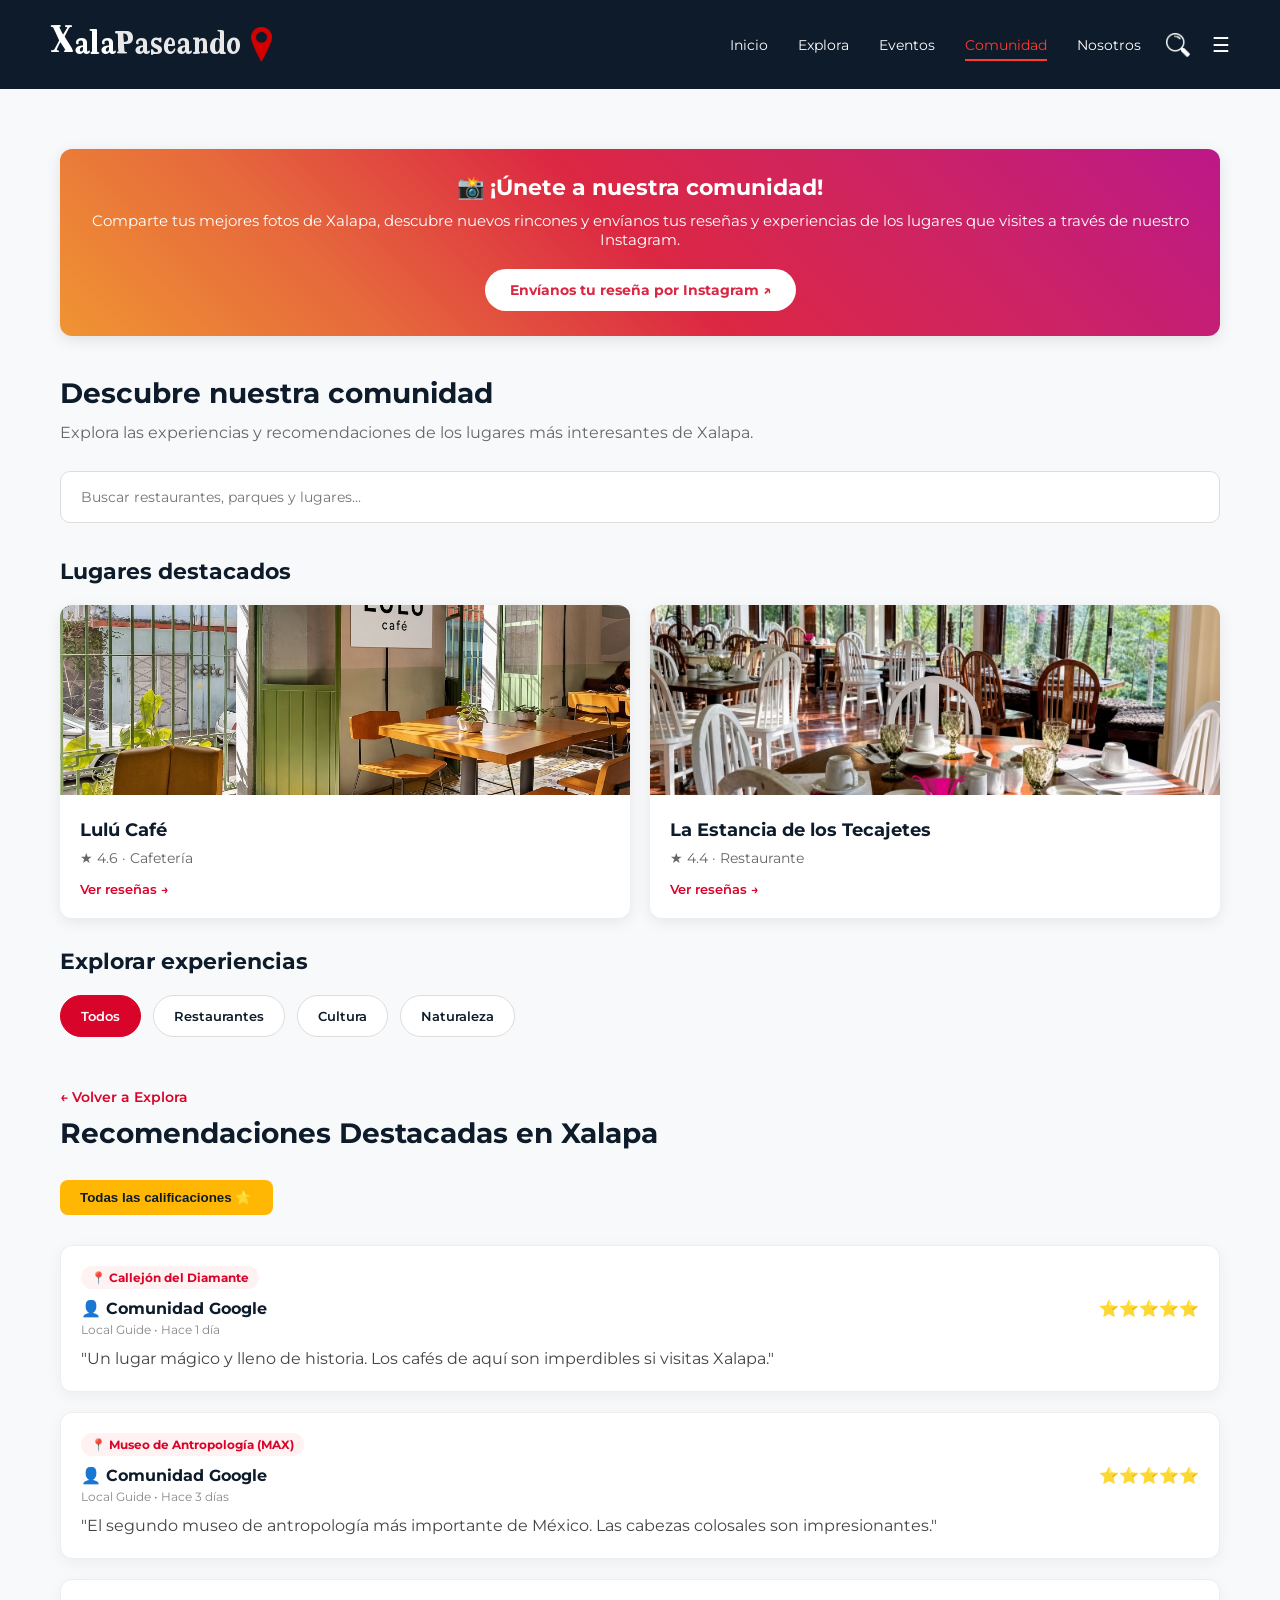
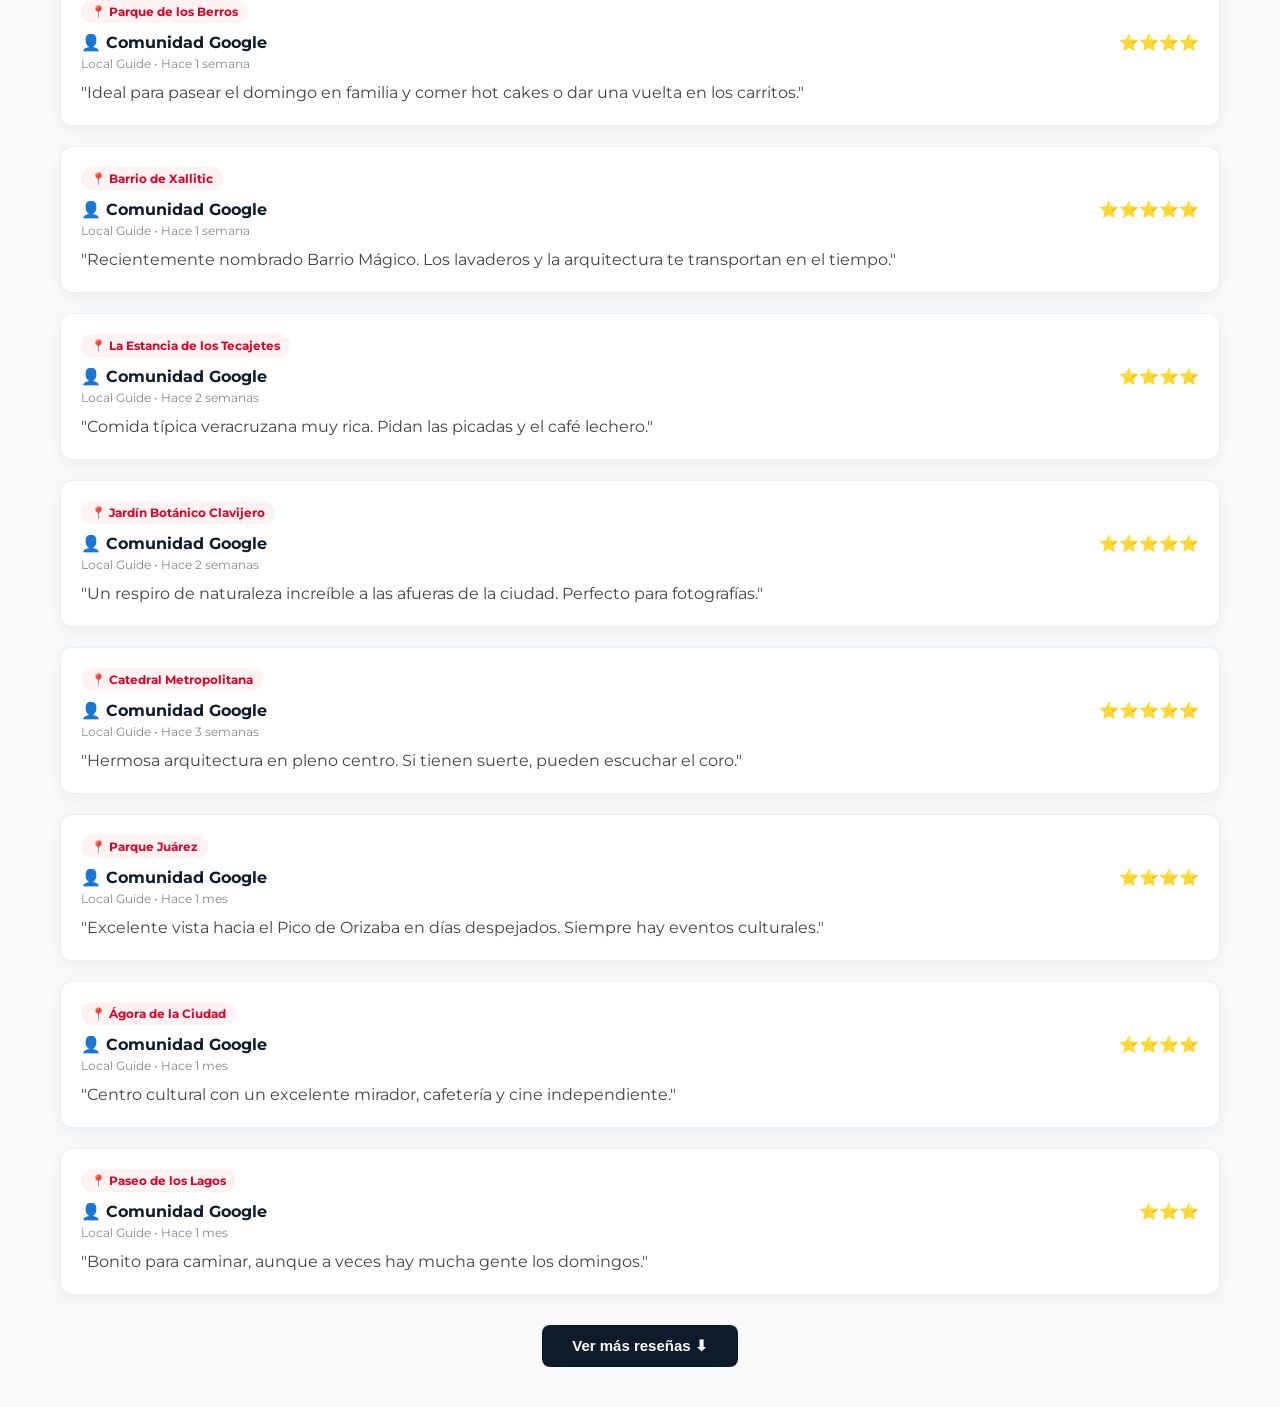
==== commit 2bd76f14: "2.1.1" ====
--- a/comunidad.html
+++ b/comunidad.html
@@ -22,6 +22,7 @@
             <li><a href="explora.html">Explora</a></li>
             <li><a href="eventos.html">Eventos</a></li>
             <li><a href="comunidad.html" class="active">Comunidad</a></li>
+            <li><a href="nosotros.html">Nosotros</a></li>
         </ul>
         <div class="nav-icons">
            <img src="Icons/Icono_Lupa.png" alt="Buscar" class="icon-img">
--- a/style.css
+++ b/style.css
@@ -1164,3 +1164,565 @@
         overflow-x: auto;
     }
 }
+
+
+/* ==========================================================
+   Estilos específicos para la página Nosotros (catedralBanner)
+   ================================================---------- */
+
+.nosotros-hero {
+    position: relative;
+    background: linear-gradient(rgba(13, 27, 42, 0.8), rgba(13, 27, 42, 0.8)), url('Icons/catedralBanner.jpg') center/cover no-repeat;
+    background-color: #0d1b2a;
+    color: white;
+    padding: 100px 20px 60px 10%;
+    text-align: left;
+}
+
+.nosotros-hero-content {
+    position: relative;
+    z-index: 2;
+    max-width: 600px;
+}
+
+.nosotros-hero h1 {
+    font-size: 55px;
+    font-weight: 700;
+    line-height: 1.1;
+    margin-bottom: 10px;
+}
+
+.nosotros-hero p {
+    font-size: 18px;
+    color: #cbd5e1;
+    margin-bottom: 15px;
+}
+
+.linea-roja-nosotros {
+    width: 60px;
+    height: 4px;
+    background-color: #d90429;
+    border-radius: 2px;
+}
+
+/* Contenedor y secciones de la página Nosotros */
+.nosotros-main {
+    max-width: 1100px;
+    margin: 50px auto;
+    padding: 0 20px;
+}
+
+.quienes-somos, .filosofia-seccion {
+    display: flex;
+    align-items: center;
+    gap: 40px;
+    margin-bottom: 60px;
+    flex-wrap: wrap;
+}
+
+.quienes-somos-img, .filosofia-img {
+    flex: 1;
+    min-width: 300px;
+    border-radius: 12px;
+    overflow: hidden;
+    box-shadow: 0 4px 15px rgba(0,0,0,0.08);
+}
+
+.quienes-somos-img img, .filosofia-img img {
+    width: 100%;
+    height: 320px;
+    object-fit: cover;
+    display: block;
+}
+
+.quienes-somos-texto, .filosofia-texto {
+    flex: 1.2;
+    min-width: 300px;
+}
+
+.quienes-somos-texto h2, .filosofia-texto h2 {
+    font-size: 28px;
+    color: #0d1b2a;
+    margin-bottom: 20px;
+}
+
+.quienes-somos-texto p, .filosofia-texto p {
+    font-size: 15px;
+    line-height: 1.7;
+    color: #555;
+    margin-bottom: 15px;
+}
+
+.destacado-borde {
+    border-left: 4px solid #d90429;
+    padding-left: 15px;
+    font-weight: 600;
+    color: #0d1b2a;
+    margin-top: 20px;
+}
+
+.mision-vision-grid {
+    display: grid;
+    grid-template-columns: repeat(auto-fit, minmax(300px, 1fr));
+    gap: 30px;
+    margin-bottom: 60px;
+}
+
+.tarjeta-mv {
+    background-color: #0d1b2a;
+    color: white;
+    padding: 35px 30px;
+    border-radius: 12px;
+    box-shadow: 0 6px 20px rgba(13, 27, 42, 0.15);
+}
+
+.tarjeta-mv h3 {
+    font-size: 20px;
+    margin: 15px 0;
+}
+
+.tarjeta-mv p {
+    font-size: 14px;
+    line-height: 1.6;
+    color: #cbd5e1;
+    margin-bottom: 12px;
+}
+
+@media (max-width: 768px) {
+    .nosotros-hero {
+        padding-left: 20px;
+        padding-right: 20px;
+        text-align: center;
+    }
+    .nosotros-hero h1 {
+        font-size: 40px;
+    }
+    .quienes-somos, .filosofia-seccion {
+        flex-direction: column;
+    }
+}
+
+/* ==========================================================
+   Estilos específicos para la página Nosotros
+   ================================================---------- */
+
+.nosotros-hero {
+    position: relative;
+    background: linear-gradient(rgba(13, 27, 42, 0.75), rgba(13, 27, 42, 0.75)), url('Icons/catedralBanner.jpg') center/cover no-repeat;
+    background-color: #0d1b2a;
+    color: white;
+    padding: 90px 20px 60px 10%;
+    text-align: left;
+}
+
+.nosotros-hero-content {
+    position: relative;
+    z-index: 2;
+    max-width: 600px;
+}
+
+.nosotros-hero h1 {
+    font-size: 50px;
+    font-weight: 700;
+    line-height: 1.1;
+    margin-bottom: 8px;
+}
+
+.nosotros-hero p {
+    font-size: 18px;
+    color: #cbd5e1;
+    margin-bottom: 12px;
+}
+
+.linea-roja-nosotros {
+    width: 65px;
+    height: 4px;
+    background-color: #d90429;
+    border-radius: 2px;
+}
+
+/* Fondo blanco y estructura limpia para la sección de contenido */
+.nosotros-main {
+    background-color: #ffffff;
+    color: #1e293b;
+    padding: 60px 20px;
+}
+
+.nosotros-main-contenedor {
+    max-width: 1100px;
+    margin: 0 auto;
+}
+
+.quienes-somos, .filosofia-seccion {
+    display: flex;
+    align-items: center;
+    gap: 40px;
+    margin-bottom: 60px;
+    flex-wrap: wrap;
+}
+
+.quienes-somos-img, .filosofia-img {
+    flex: 1;
+    min-width: 300px;
+    border-radius: 14px;
+    overflow: hidden;
+    box-shadow: 0 8px 20px rgba(0,0,0,0.08);
+}
+
+.quienes-somos-img img, .filosofia-img img {
+    width: 100%;
+    height: 350px;
+    object-fit: cover;
+    display: block;
+}
+
+.quienes-somos-texto, .filosofia-texto {
+    flex: 1.2;
+    min-width: 300px;
+}
+
+.quienes-somos-texto h2, .filosofia-texto h2 {
+    font-size: 28px;
+    color: #0d1b2a;
+    margin-bottom: 20px;
+}
+
+.quienes-somos-texto p, .filosofia-texto p {
+    font-size: 15px;
+    line-height: 1.7;
+    color: #475569;
+    margin-bottom: 15px;
+}
+
+.destacado-borde {
+    border-left: 4px solid #d90429;
+    padding-left: 15px;
+    font-weight: 600;
+    color: #0d1b2a;
+    margin-top: 20px;
+}
+
+.mision-vision-grid {
+    display: grid;
+    grid-template-columns: repeat(auto-fit, minmax(300px, 1fr));
+    gap: 30px;
+    margin-bottom: 60px;
+}
+
+.tarjeta-mv {
+    background-color: #0d1b2a;
+    color: white;
+    padding: 35px 30px;
+    border-radius: 14px;
+    box-shadow: 0 10px 25px rgba(13, 27, 42, 0.15);
+}
+
+.tarjeta-mv h3 {
+    font-size: 20px;
+    margin: 15px 0;
+    color: white;
+}
+
+.tarjeta-mv p {
+    font-size: 14px;
+    line-height: 1.6;
+    color: #cbd5e1;
+    margin-bottom: 12px;
+}
+
+@media (max-width: 768px) {
+    .nosotros-hero {
+        padding-left: 20px;
+        padding-right: 20px;
+        text-align: center;
+    }
+    .nosotros-hero h1 {
+        font-size: 38px;
+    }
+    .quienes-somos, .filosofia-seccion {
+        flex-direction: column;
+    }
+}
+
+/* ==========================================================
+   Ajustes para la página Nosotros (Sin espacios oscuros)
+   ================================================---------- */
+
+.nosotros-hero {
+    position: relative;
+    background: linear-gradient(rgba(13, 27, 42, 0.75), rgba(13, 27, 42, 0.75)), url('Icons/catedralBanner.jpg') center/cover no-repeat;
+    background-color: #0d1b2a;
+    color: white;
+    padding: 100px 20px 70px 10%;
+    text-align: left;
+    margin-bottom: 0;
+}
+
+.nosotros-hero-content {
+    position: relative;
+    z-index: 2;
+    max-width: 600px;
+}
+
+.nosotros-hero h1 {
+    font-size: 50px;
+    font-weight: 700;
+    line-height: 1.1;
+    margin-bottom: 8px;
+}
+
+.nosotros-hero p {
+    font-size: 18px;
+    color: #cbd5e1;
+    margin-bottom: 12px;
+}
+
+.linea-roja-nosotros {
+    width: 65px;
+    height: 4px;
+    background-color: #d90429;
+    border-radius: 2px;
+}
+
+/* Contenedor principal con fondo blanco pegado al hero */
+.nosotros-main {
+    background-color: #ffffff;
+    color: #1e293b;
+    padding: 50px 20px 80px;
+    margin-top: 0;
+}
+
+.nosotros-main-contenedor {
+    max-width: 1100px;
+    margin: 0 auto;
+}
+
+.quienes-somos, .filosofia-seccion {
+    display: flex;
+    align-items: center;
+    gap: 40px;
+    margin-bottom: 60px;
+    flex-wrap: wrap;
+}
+
+.quienes-somos-img, .filosofia-img {
+    flex: 1;
+    min-width: 300px;
+    border-radius: 14px;
+    overflow: hidden;
+    box-shadow: 0 8px 20px rgba(0,0,0,0.08);
+}
+
+.quienes-somos-img img, .filosofia-img img {
+    width: 100%;
+    height: 350px;
+    object-fit: cover;
+    display: block;
+}
+
+.quienes-somos-texto, .filosofia-texto {
+    flex: 1.2;
+    min-width: 300px;
+}
+
+.quienes-somos-texto h2, .filosofia-texto h2 {
+    font-size: 28px;
+    color: #0d1b2a;
+    margin-bottom: 20px;
+}
+
+.quienes-somos-texto p, .filosofia-texto p {
+    font-size: 15px;
+    line-height: 1.7;
+    color: #475569;
+    margin-bottom: 15px;
+}
+
+.destacado-borde {
+    border-left: 4px solid #d90429;
+    padding-left: 15px;
+    font-weight: 600;
+    color: #0d1b2a;
+    margin-top: 20px;
+}
+
+.mision-vision-grid {
+    display: grid;
+    grid-template-columns: repeat(auto-fit, minmax(300px, 1fr));
+    gap: 30px;
+    margin-bottom: 60px;
+}
+
+.tarjeta-mv {
+    background-color: #0d1b2a;
+    color: white;
+    padding: 35px 30px;
+    border-radius: 14px;
+    box-shadow: 0 10px 25px rgba(13, 27, 42, 0.15);
+}
+
+.tarjeta-mv h3 {
+    font-size: 20px;
+    margin: 15px 0;
+    color: white;
+}
+
+.tarjeta-mv p {
+    font-size: 14px;
+    line-height: 1.6;
+    color: #cbd5e1;
+    margin-bottom: 12px;
+}
+
+@media (max-width: 768px) {
+    .nosotros-hero {
+        padding-left: 20px;
+        padding-right: 20px;
+        text-align: center;
+    }
+    .nosotros-hero h1 {
+        font-size: 38px;
+    }
+    .quienes-somos, .filosofia-seccion {
+        flex-direction: column;
+    }
+}
+
+
+/* ==========================================================
+   Ajustes de iconos e imágenes en Misión, Visión y Filosofía
+   ================================================---------- */
+
+/* Contenedor y tamaño para las imágenes de Misión y Visión */
+.icono-mv-img {
+    width: 65px;
+    height: 65px;
+    object-fit: contain;
+    margin-bottom: 5px;
+}
+
+/* Estilo para la tarjeta de Filosofía (con texto a la izquierda e imagen a la derecha) */
+.filosofia-seccion {
+    display: flex;
+    align-items: center;
+    gap: 40px;
+    background: #f8fafc;
+    padding: 40px;
+    border-radius: 14px;
+    box-shadow: 0 6px 20px rgba(0,0,0,0.05);
+    margin-bottom: 60px;
+    flex-wrap: wrap;
+}
+
+.filosofia-texto {
+    flex: 1.2;
+    min-width: 300px;
+}
+
+.filosofia-img {
+    flex: 1;
+    min-width: 300px;
+    border-radius: 12px;
+    overflow: hidden;
+    box-shadow: 0 4px 15px rgba(0,0,0,0.08);
+}
+
+.filosofia-img img {
+    width: 100%;
+    height: 300px;
+    object-fit: cover;
+    display: block;
+}
+
+@media (max-width: 768px) {
+    .filosofia-seccion {
+        flex-direction: column;
+    }
+}
+
+
+
+/* ==========================================================
+   Estilos para los botones de Instagram (Hero y Eventos)
+   ================================================---------- */
+
+.ig-badge-container {
+    display: inline-flex;
+    align-items: center;
+    background: #0d1b2a;
+    border: 1px solid rgba(255, 255, 255, 0.2);
+    border-radius: 35px;
+    padding: 6px 18px 6px 8px;
+    text-decoration: none;
+    color: white;
+    gap: 12px;
+    box-shadow: 0 4px 15px rgba(0,0,0,0.3);
+    transition: transform 0.3s ease, background 0.3s ease;
+    margin-top: 15px;
+}
+
+.ig-badge-container:hover {
+    transform: translateY(-2px);
+    background: #172b40;
+    border-color: #d90429;
+}
+
+.ig-logo-img {
+    width: 32px;
+    height: 32px;
+    object-fit: contain;
+    display: block;
+}
+
+.ig-badge-texto {
+    display: flex;
+    flex-direction: column;
+}
+
+.ig-badge-texto strong {
+    font-size: 14px;
+    font-weight: 600;
+    color: white;
+    letter-spacing: 0.3px;
+}
+
+.ig-badge-texto small {
+    font-size: 11px;
+    color: #cbd5e1;
+}
+
+/* Contenedor específico para la parte inferior de eventos */
+.instagram-footer-seccion {
+    background-color: #091523;
+    padding: 40px 20px;
+    text-align: left;
+    max-width: 1200px;
+    margin: 40px auto;
+    border-radius: 16px;
+    display: flex;
+    align-items: center;
+    justify-content: space-between;
+    flex-wrap: wrap;
+    gap: 20px;
+    box-shadow: 0 6px 20px rgba(0,0,0,0.2);
+}
+
+.instagram-footer-info h3 {
+    color: white;
+    font-size: 24px;
+    margin-bottom: 5px;
+}
+
+.instagram-footer-info p {
+    color: #cbd5e1;
+    font-size: 14px;
+    margin: 0;
+}
+
+@media (max-width: 768px) {
+    .instagram-footer-seccion {
+        flex-direction: column;
+        align-items: flex-start;
+        padding: 30px 20px;
+    }
+}
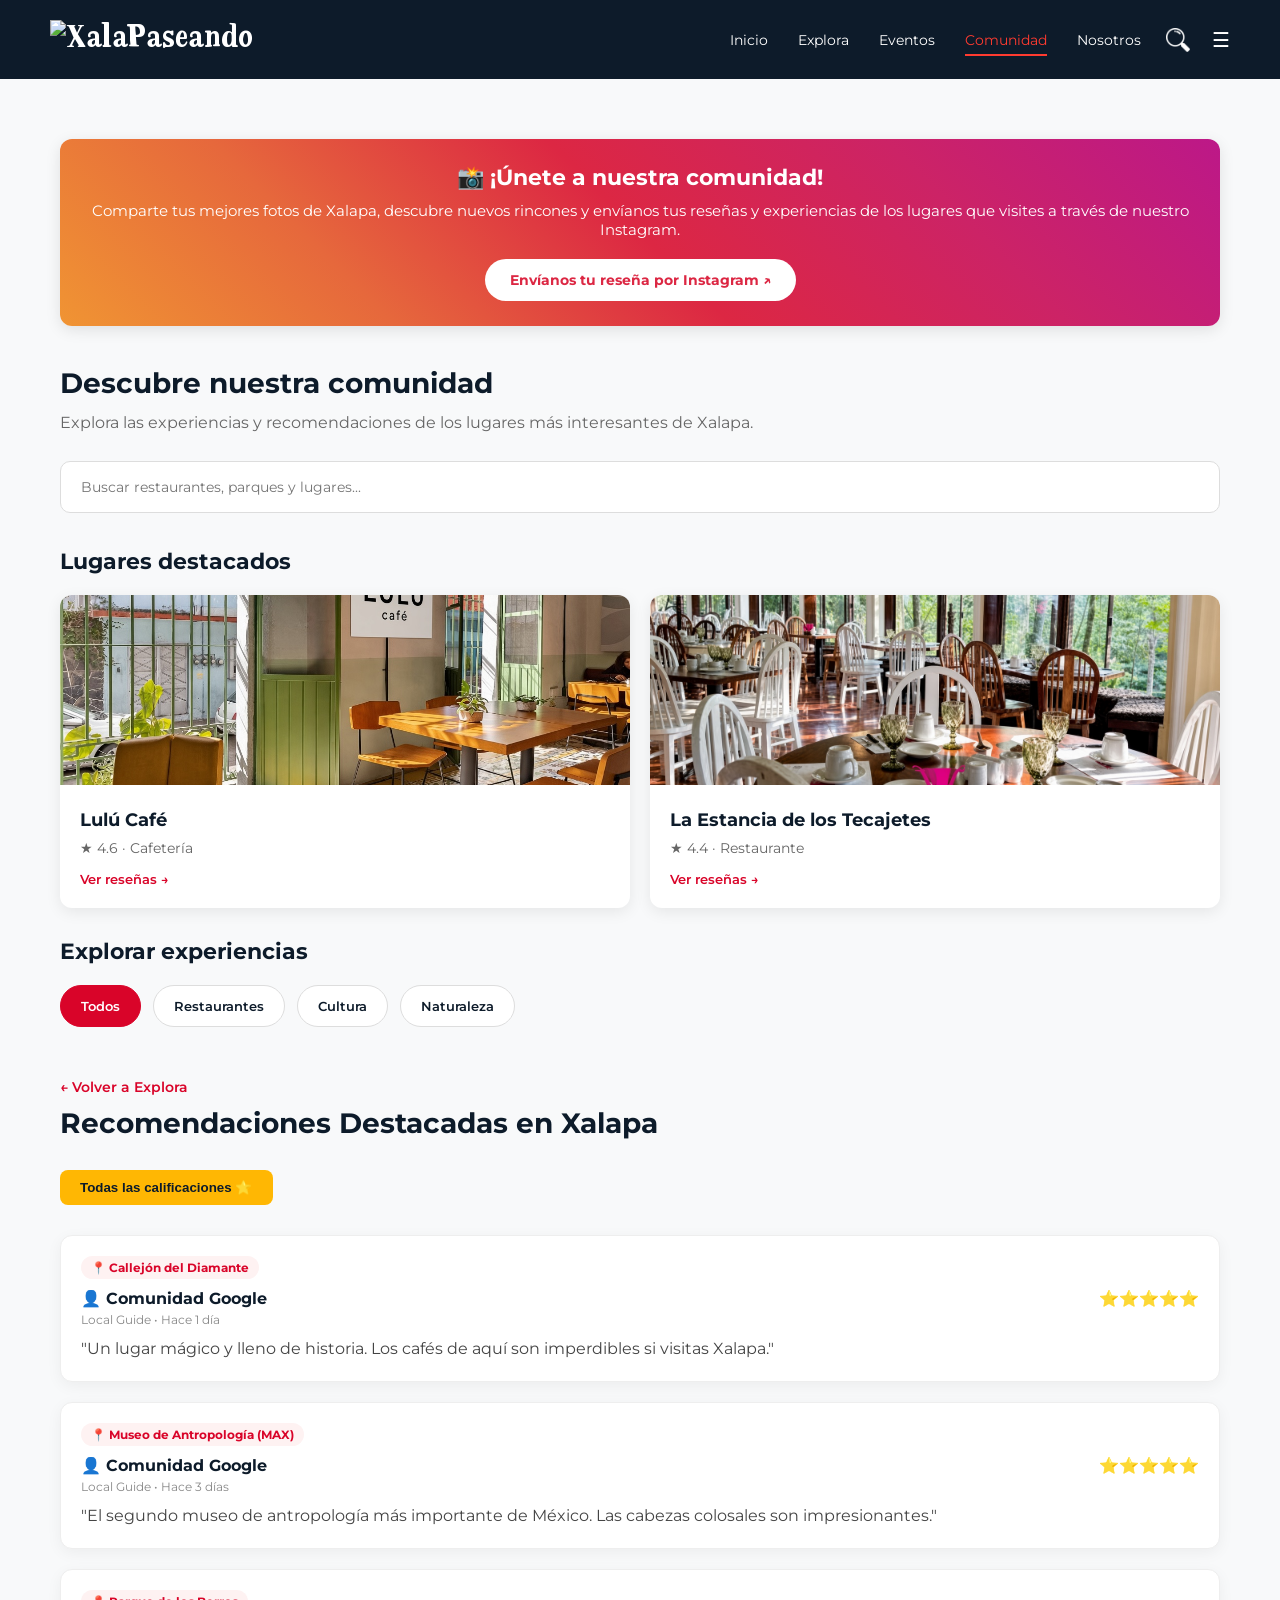
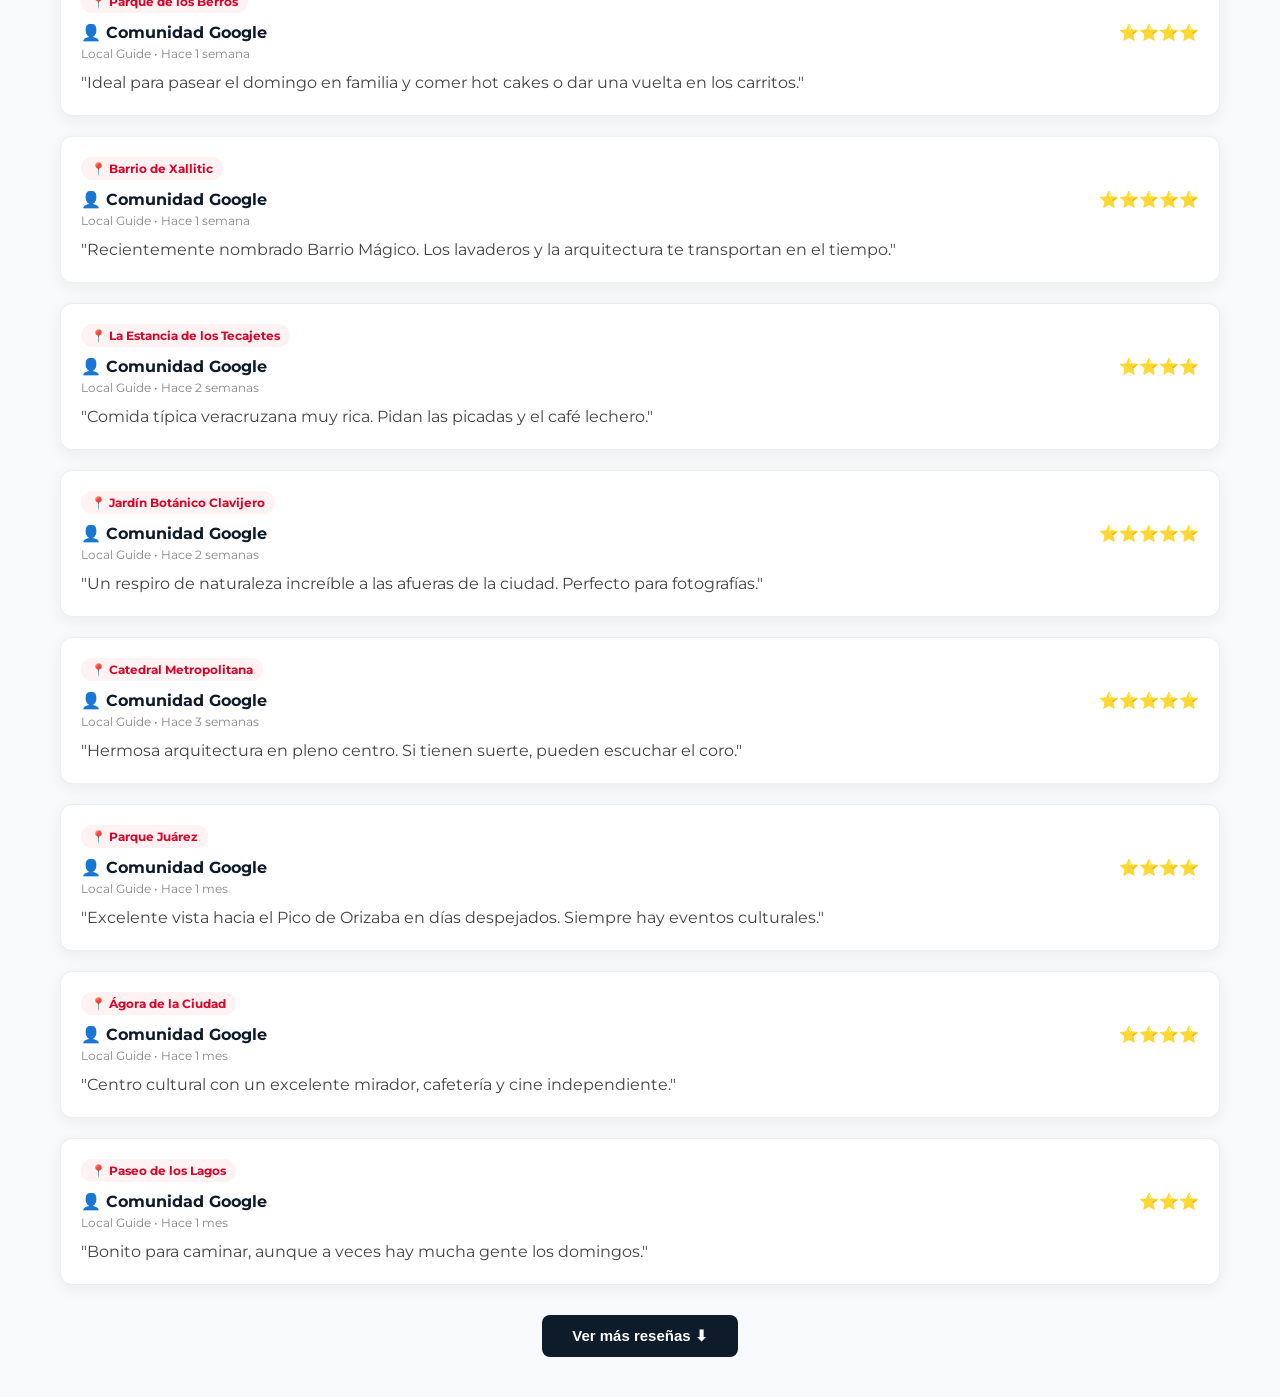
==== commit 9721c9e6: "2.1.1 Logo" ====
--- a/comunidad.html
+++ b/comunidad.html
@@ -14,8 +14,7 @@
     
     <nav class="navbar">
         <div class="logo">
-            <span class="logo-text"><span class="logo-x">X</span>ala<span class="logo-paseando">Paseando</span></span>
-            <img src="Icons/Icono_Ubi.png" alt="Logotipo" class="logo-img">
+            <img src="Icons/logoX.png" alt="XalaPaseando" class="logo-img logo-nuevo">
         </div>
         <ul class="nav-links">
             <li><a href="index.html">Inicio</a></li>
--- a/style.css
+++ b/style.css
@@ -1725,4 +1725,25 @@
         align-items: flex-start;
         padding: 30px 20px;
     }
-}+}
+
+/* Logo de imagen XalaPaseando */
+.navbar .logo .logo-nuevo {
+    width: 220px;
+    height: auto;
+    max-height: 64px;
+    object-fit: contain;
+    display: block;
+}
+@media (max-width: 768px) {
+    .navbar .logo .logo-nuevo {
+        width: 160px;
+        max-height: 48px;
+    }
+}
+@media (max-width: 380px) {
+    .navbar .logo .logo-nuevo {
+        width: 125px;
+        max-height: 40px;
+    }
+}
